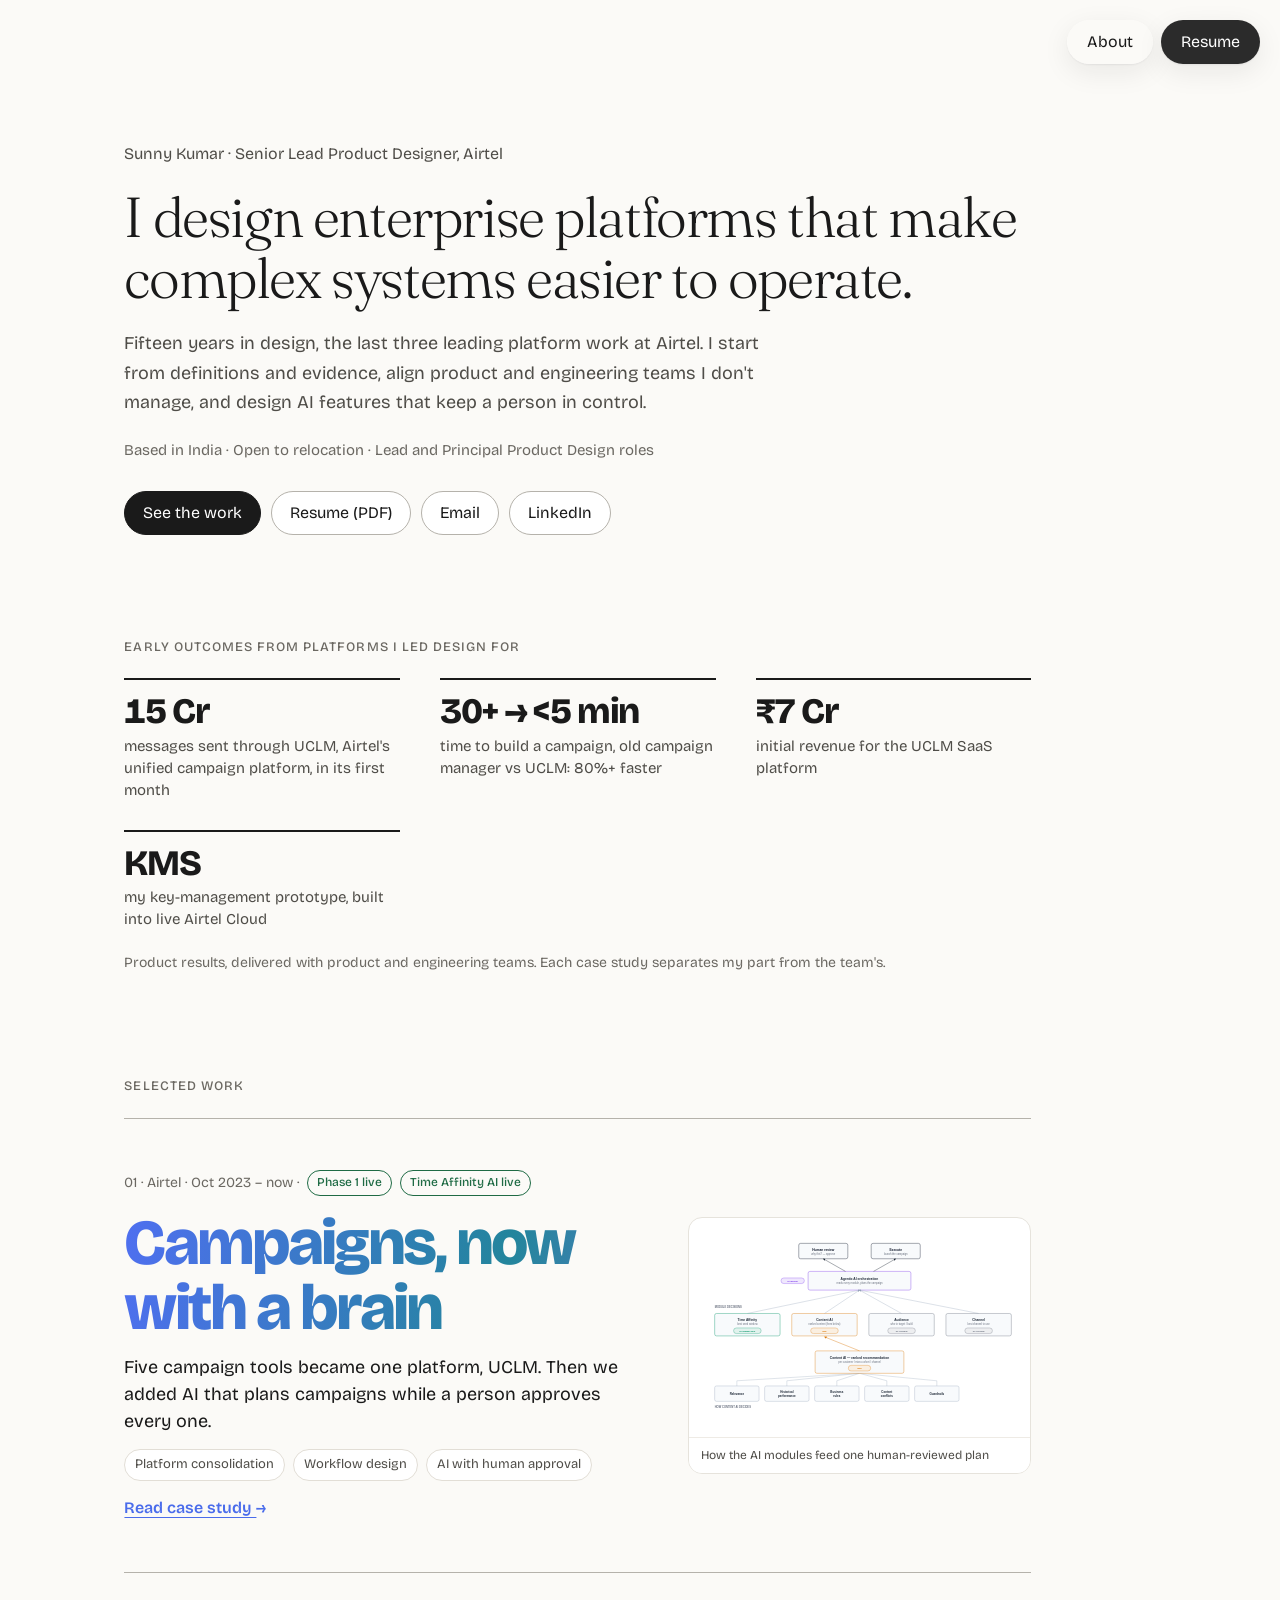
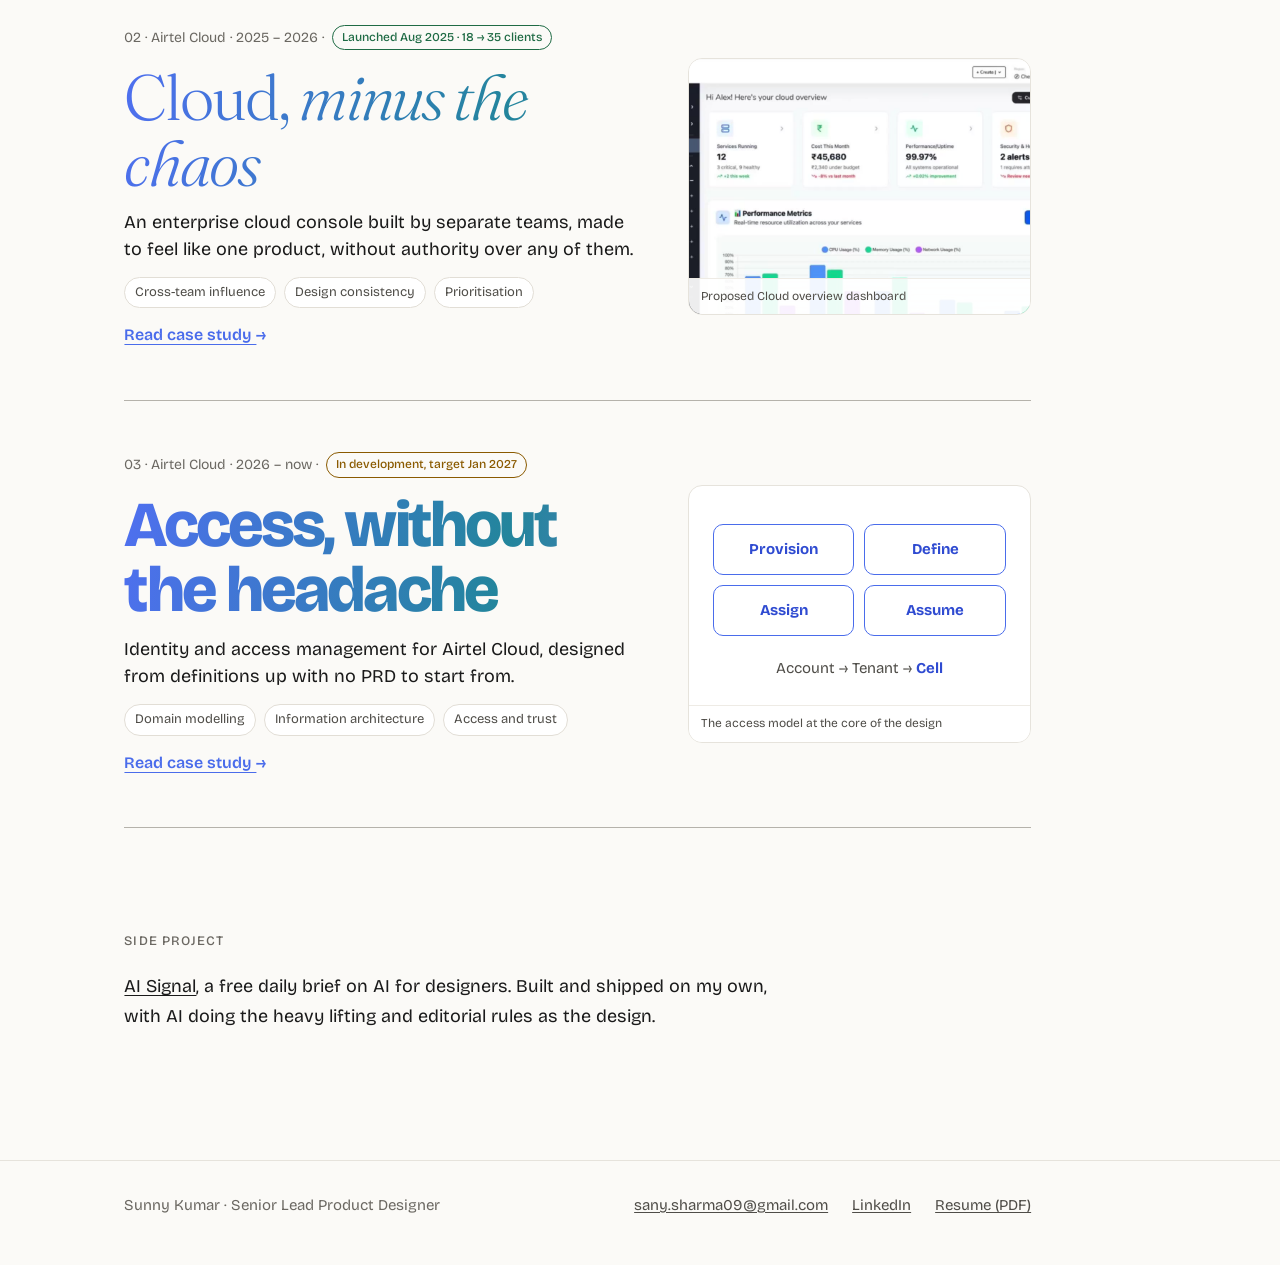
==== index.html @ f0327ba4 "Align numbers with H1 review: 30+ to under 5 min, 5 lakh messages per campaign, Time Affinity live, " ====
<!doctype html>
<html lang="en">
<head>
<meta charset="utf-8">
<meta name="viewport" content="width=device-width, initial-scale=1">
<title>Sunny Kumar — Lead Product Designer, enterprise platforms</title>
<meta name="description" content="Sunny Kumar, Senior Lead Product Designer at Airtel. I design enterprise platforms that make complex systems easier to operate: campaign management, cloud, and identity and access.">
<meta property="og:title" content="Sunny Kumar — Lead Product Designer, enterprise platforms">
<meta property="og:description" content="I design enterprise platforms that make complex systems easier to operate. Case studies on Airtel's campaign platform, Airtel Cloud, and identity and access.">
<meta property="og:url" content="https://www.sunnykumar.work/">
<meta property="og:type" content="website">
<meta property="og:image" content="https://www.sunnykumar.work/images/og.png">
<meta name="twitter:card" content="summary_large_image">
<link rel="canonical" href="https://www.sunnykumar.work/">
<meta name="theme-color" content="#FBFAF7">
<link rel="icon" href="data:image/svg+xml,<svg xmlns='http://www.w3.org/2000/svg' viewBox='0 0 32 32'><rect width='32' height='32' rx='16' fill='%234A6CEB'/><text x='16' y='21' font-family='sans-serif' font-size='13' font-weight='800' text-anchor='middle' fill='white'>SK</text></svg>">
<link rel="preconnect" href="https://fonts.googleapis.com">
<link rel="preconnect" href="https://fonts.gstatic.com" crossorigin>
<link href="https://fonts.googleapis.com/css2?family=Bricolage+Grotesque:opsz,wght@12..96,400..800&family=Fraunces:ital,opsz,wght@0,9..144,300;1,9..144,300&display=swap" rel="stylesheet">
<link rel="stylesheet" href="css/site.css">
</head>
<body class="landing">

<nav class="pills" aria-label="Main">
  <a class="fl" href="about.html">About</a>
  <a class="fl dark" href="assets/Sunny-Kumar-Resume.pdf">Resume</a>
</nav>

<main class="home">

  <header class="intro">
    <p class="who">Sunny Kumar · Senior Lead Product Designer, Airtel</p>
    <h1>I design enterprise platforms that make complex systems easier to operate.</h1>
    <p class="intro-body">Fifteen years in design, the last three leading platform work at Airtel. I start from definitions and evidence, align product and engineering teams I don't manage, and design AI features that keep a person in control.</p>
    <p class="meta-line">Based in India · Open to relocation · Lead and Principal Product Design roles</p>
    <div class="actions">
      <a class="btn primary" href="#work">See the work</a>
      <a class="btn" href="assets/Sunny-Kumar-Resume.pdf">Resume (PDF)</a>
      <a class="btn" href="mailto:sany.sharma09@gmail.com">Email</a>
      <a class="btn" href="https://www.linkedin.com/in/sunny-kumar-44a5b41a/" target="_blank" rel="noopener">LinkedIn</a>
    </div>
  </header>

  <section class="proof" aria-labelledby="proof-h">
    <h2 id="proof-h" class="proof-label">Early outcomes from platforms I led design for</h2>
    <ul>
      <li><b>15 Cr</b><span>messages sent through UCLM, Airtel's unified campaign platform, in its first month</span></li>
      <li><b>30+ → &lt;5 min</b><span>time to build a campaign, old campaign manager vs UCLM: 80%+ faster</span></li>
      <li><b>₹7 Cr</b><span>initial revenue for the UCLM SaaS platform</span></li>
      <li><b>KMS</b><span>my key-management prototype, built into live Airtel Cloud</span></li>
    </ul>
    <p class="proof-note">Product results, delivered with product and engineering teams. Each case study separates my part from the team's.</p>
  </section>

  <section id="work" class="work-list" aria-labelledby="work-h">
    <h2 id="work-h" class="proof-label">Selected work</h2>

    <a class="work" href="work/ai-campaign-manager.html">
      <div class="work-text">
        <span class="work-meta">01 · Airtel · Oct 2023 – now · <span class="status live">Phase 1 live</span> <span class="status live">Time Affinity AI live</span></span>
        <span class="t t-sans">Campaigns, now with a brain</span>
        <span class="work-sub">Five campaign tools became one platform, UCLM. Then we added AI that plans campaigns while a person approves every one.</span>
        <span class="tags"><span>Platform consolidation</span><span>Workflow design</span><span>AI with human approval</span></span>
        <span class="cta">Read case study <span aria-hidden="true">→</span></span>
      </div>
      <span class="work-visual diagram-tile"><img src="images/campaign/model-convergence.svg" alt="" loading="lazy"><span class="vis-cap">How the AI modules feed one human-reviewed plan</span></span>
    </a>

    <a class="work" href="work/cloud-platform.html">
      <div class="work-text">
        <span class="work-meta">02 · Airtel Cloud · 2025 – 2026 · <span class="status live">Launched Aug 2025 · 18 → 35 clients</span></span>
        <span class="t t-serif">Cloud, <i>minus the chaos</i></span>
        <span class="work-sub">An enterprise cloud console built by separate teams, made to feel like one product, without authority over any of them.</span>
        <span class="tags"><span>Cross-team influence</span><span>Design consistency</span><span>Prioritisation</span></span>
        <span class="cta">Read case study <span aria-hidden="true">→</span></span>
      </div>
      <span class="work-visual"><img src="images/cloud/hero-poster.jpg" alt="" loading="lazy"><span class="vis-cap">Proposed Cloud overview dashboard</span></span>
    </a>

    <a class="work" href="work/identity-access.html">
      <div class="work-text">
        <span class="work-meta">03 · Airtel Cloud · 2026 – now · <span class="status wip">In development, target Jan 2027</span></span>
        <span class="t t-sans">Access, without the headache</span>
        <span class="work-sub">Identity and access management for Airtel Cloud, designed from definitions up with no PRD to start from.</span>
        <span class="tags"><span>Domain modelling</span><span>Information architecture</span><span>Access and trust</span></span>
        <span class="cta">Read case study <span aria-hidden="true">→</span></span>
      </div>
      <span class="work-visual model-tile" aria-hidden="true">
        <span class="model-steps"><span>Provision</span><span>Define</span><span>Assign</span><span>Assume</span></span>
        <span class="model-scope">Account → Tenant → <b>Cell</b></span>
        <span class="vis-cap">The access model at the core of the design</span>
      </span>
    </a>
  </section>

  <section class="side" aria-labelledby="side-h">
    <h2 id="side-h" class="proof-label">Side project</h2>
    <p><a href="https://sanysharma.github.io/AI-Signal/" target="_blank" rel="noopener">AI Signal</a>, a free daily brief on AI for designers. Built and shipped on my own, with AI doing the heavy lifting and editorial rules as the design.</p>
  </section>

</main>

<footer class="site-foot">
  <span>Sunny Kumar · Senior Lead Product Designer</span>
  <nav aria-label="Contact">
    <a href="mailto:sany.sharma09@gmail.com">sany.sharma09@gmail.com</a>
    <a href="https://www.linkedin.com/in/sunny-kumar-44a5b41a/" target="_blank" rel="noopener">LinkedIn</a>
    <a href="assets/Sunny-Kumar-Resume.pdf">Resume (PDF)</a>
  </nav>
</footer>

<script src="js/site.js"></script>
</body>
</html>
---- css/site.css ----
/* sunnykumar.work — v2
   Warm paper, Bricolage Grotesque + Fraunces, blue ink.
   Change colours here. */

:root {
  --paper: #FBFAF7;
  --ink-text: #1A1A1A;
  --muted: #6B6862;
  --muted-2: #4F4D48;
  --line: #B5B2AB;
  --ph: #EFEDE8;            /* image placeholder */
  --ink: #4A6CEB;           /* accent */
  --band: #2F4BD1;          /* TL;DR band */
  --g1: #4F6FF0;            /* landing gradient */
  --g2: #23859C;            /* darkened from #3BA7BF for 3:1+ contrast */
  --g3: #8A72E6;
  --sans: 'Bricolage Grotesque', system-ui, sans-serif;
  --serif: 'Fraunces', Georgia, serif;
  --max: 1360px;
}

*, *::before, *::after { box-sizing: border-box; }
html { -webkit-text-size-adjust: 100%; }
body {
  margin: 0; background: var(--paper); color: var(--ink-text);
  font-family: var(--sans); font-size: 18px; line-height: 1.65;
  -webkit-font-smoothing: antialiased;
}
img { max-width: 100%; display: block; }
a { color: var(--ink-text); text-decoration: none; }
a:hover { text-decoration: underline; text-underline-offset: 0.15em; }
a:focus-visible { outline: 2px solid var(--ink); outline-offset: 4px; border-radius: 4px; }
::selection { background: var(--ink); color: #fff; }

.wrap { max-width: var(--max); margin: 0 auto; padding: 0 1.5rem; }
.narrow { max-width: 720px; margin: 0 auto; }

/* Floating pill nav */
.pills { position: fixed; top: 20px; right: 20px; z-index: 10; display: flex; gap: 8px; }
.fl {
  display: inline-flex; align-items: center; gap: 8px; min-height: 44px; padding: 0 20px;
  border-radius: 999px; background: rgba(251,250,247,0.75);
  -webkit-backdrop-filter: blur(14px); backdrop-filter: blur(14px);
  box-shadow: 0 1px 2px rgba(20,20,30,0.06), 0 8px 28px rgba(20,20,30,0.08);
  font-size: 16px; line-height: 1; transition: box-shadow .2s ease;
}
.fl:hover { text-decoration: none; box-shadow: 0 1px 2px rgba(20,20,30,0.08), 0 10px 32px rgba(20,20,30,0.14); }
.fl.dark { background: rgba(26,26,26,0.92); color: #fff; }

/* ---------- Landing ---------- */
.landing { min-height: 100vh; }
.landing main {
  max-width: var(--max); margin: 0 auto;
  padding: clamp(120px, 16vw, 240px) clamp(20px, 4vw, 48px) clamp(80px, 10vw, 160px);
  display: flex; flex-direction: column; gap: clamp(28px, 4vw, 56px);
}
.row {
  display: block; width: fit-content; max-width: 100%;
  transform-origin: left center;
  transition: transform .45s cubic-bezier(.2,.7,.2,1), opacity .2s ease;
}
.row:hover { text-decoration: none; }
.row:active { transform: scale(.985); opacity: .85; }
.t {
  background-image: linear-gradient(100deg, var(--g1), var(--g2), var(--g3), var(--g2), var(--g1));
  -webkit-background-clip: text; background-clip: text;
  -webkit-text-fill-color: transparent; color: transparent;
  background-size: 300% 100%;
  animation: flow 10s ease-in-out infinite alternate;
  transition: filter .45s ease;
  line-height: 1.02;
}
.row:nth-child(2) .t { animation-delay: -3s; }
.row:nth-child(3) .t { animation-delay: -6s; }
.t-sans { font-family: var(--sans); font-weight: 800; font-size: max(44px, 6.9444vw); /* 100px at 1440 */ letter-spacing: -0.045em; }
.t-serif { font-family: var(--serif); font-weight: 300; font-size: max(48px, 6.9444vw); /* 100px at 1440 */ letter-spacing: -0.03em; }
.t-serif i { font-style: italic; }
@keyframes flow { 0% { background-position: 0% 50%; } 100% { background-position: 100% 50%; } }
@media (hover: hover) {
  .row:hover { transform: translateX(10px); }
  .row:hover .t { filter: saturate(1.35) brightness(1.05); }
}
.tag {
  display: inline-block; margin-left: 0.6em; vertical-align: top; margin-top: clamp(6px, 1.4vw, 20px);
  padding: 3px 8px; border: 1px solid var(--line); border-radius: 6px; background: #fff;
  color: var(--muted); font-size: 10px; line-height: 1.2; white-space: nowrap;
  -webkit-text-fill-color: var(--muted);
}
.landing-foot {
  max-width: var(--max); margin: 0 auto; padding: 0 clamp(20px, 4vw, 48px) 48px;
  display: flex; flex-wrap: wrap; justify-content: space-between; gap: 12px 32px;
  font-size: 15px; color: var(--muted);
}
.landing-foot nav { display: flex; flex-wrap: wrap; gap: 8px 24px; }
.landing-foot a { color: var(--muted-2); }

/* ---------- About ---------- */
.about-lede {
  padding: clamp(120px, 13vw, 180px) 0 clamp(80px, 10vw, 144px);
}
.about-lede p {
  margin: 0; max-width: 1080px; font-family: var(--serif); font-weight: 300;
  font-size: clamp(30px, 3.6vw, 54px); line-height: 1.22; letter-spacing: -0.02em;
}
.about-lede p + p { margin-top: 0.8em; }
.about-lede em { font-style: italic; color: var(--ink); }
.cv { display: flex; flex-wrap: wrap; gap: 12px 48px; padding: 0 0 72px; }
.cv:last-of-type { padding-bottom: clamp(96px, 12vw, 160px); }
.cv h2 { margin: 0; flex: 1 1 220px; font-weight: 800; font-size: 20px; line-height: 1.3; letter-spacing: -0.02em; color: #111; }
.cv ul { margin: 0; padding: 0; list-style: none; flex: 3 1 560px; display: flex; flex-direction: column; gap: 14px; }
.cv .when { color: var(--muted); }

/* ---------- Case study ---------- */
.band { position: relative; background: var(--band); color: #fff; }
.band a { color: #fff; }
.back {
  position: absolute; top: 20px; left: 20px; display: inline-flex; align-items: center; gap: 8px;
  min-height: 44px; font-size: 16px; line-height: 1;
}
.band-inner {
  max-width: var(--max); margin: 0 auto;
  padding: clamp(104px, 11vw, 160px) 1.5rem clamp(56px, 7vw, 96px);
  display: flex; flex-direction: column; gap: clamp(28px, 3.4vw, 44px);
}
.eyebrow { font-size: 15px; color: rgba(255,255,255,0.78); }
.band h1 {
  margin: 16px 0 0; max-width: 1150px; font-weight: 800;
  font-size: clamp(40px, 7vw, 108px); line-height: 0.98; letter-spacing: -0.045em;
}
.tldr { display: flex; flex-wrap: wrap; gap: 24px 64px; }
.tldr h2 {
  margin: 0; flex: 1 1 140px; font-size: 13px; letter-spacing: 0.08em; text-transform: uppercase;
  color: rgba(255,255,255,0.72); font-weight: 500;
}
.tldr-body { flex: 6 1 560px; display: flex; flex-direction: column; gap: clamp(24px, 3vw, 36px); }
.tldr-lede { margin: 0; font-family: var(--serif); font-weight: 300; font-size: clamp(22px, 2.5vw, 34px); line-height: 1.28; letter-spacing: -0.01em; }
.stats { display: grid; grid-template-columns: repeat(auto-fit, minmax(140px, 1fr)); gap: 20px 32px; }
.stat { display: flex; flex-direction: column; gap: 4px; }
.stat b { font-weight: 800; font-size: clamp(36px, 4vw, 56px); line-height: 1; letter-spacing: -0.04em; }
.stat span { font-size: 15px; line-height: 1.4; color: rgba(255,255,255,0.82); }
.tldr ul { margin: 0; padding: 0 0 0 1.1em; display: flex; flex-direction: column; gap: 8px; font-size: 17px; line-height: 1.5; }
.tldr strong { font-weight: 500; }
.impact-note { margin: 0; font-size: 15px; color: rgba(255,255,255,0.82); }

.body { padding-top: clamp(56px, 7vw, 96px); }

/* Figures — real image if the file exists, otherwise a labelled grey box */
figure { margin: 0; display: flex; flex-direction: column; gap: 12px; }
figcaption { font-size: 14px; line-height: 1.5; color: var(--muted); }
.ph {
  position: relative; background: var(--ph); overflow: hidden;
  display: flex; align-items: center; justify-content: center; text-align: center;
  color: var(--muted); font-size: 15px; padding: 16px;
}
.ph img { position: absolute; inset: 0; width: 100%; height: 100%; object-fit: cover; }
.ph.contain img { object-fit: contain; }
.r-hero { aspect-ratio: 16 / 8; }
.r-wide { aspect-ratio: 16 / 7; }
.r-43 { aspect-ratio: 4 / 3; }
.r-34 { aspect-ratio: 3 / 4; }
.grid-2 { display: grid; grid-template-columns: repeat(auto-fit, minmax(300px, 1fr)); gap: 32px; }
.grid-3 { display: grid; grid-template-columns: repeat(auto-fit, minmax(240px, 1fr)); gap: 32px; }
.gap-fig { margin-bottom: clamp(64px, 8vw, 112px); }

.facts { display: grid; grid-template-columns: repeat(auto-fit, minmax(240px, 1fr)); gap: 40px 56px; padding: clamp(72px, 9vw, 128px) 0; }
.facts div { display: flex; flex-direction: column; gap: 10px; }
.label { font-size: 15px; color: var(--muted); }
.facts p { margin: 0; }

.sec { padding: 0 0 clamp(64px, 8vw, 112px); display: flex; flex-direction: column; gap: 20px; }
.sec.tight { padding-bottom: 48px; }
.sec h2 { margin: 0 0 8px; font-weight: 800; font-size: clamp(30px, 3vw, 44px); line-height: 1.05; letter-spacing: -0.03em; }
.sec h3 { margin: 24px 0 0; font-size: 18px; font-weight: 500; }
.sec p { margin: 0; }
.sec ul { margin: 0; padding: 0 0 0 1.1em; display: flex; flex-direction: column; gap: 10px; }
.sec strong { font-weight: 500; }
blockquote {
  margin: 24px 0 0; font-family: var(--serif); font-weight: 300; font-style: italic;
  font-size: clamp(26px, 2.6vw, 38px); line-height: 1.25; color: var(--ink);
}

.principle { max-width: 900px; margin: 0 auto; padding: clamp(72px, 9vw, 128px) 0; text-align: center; }
.principle p { margin: 0; }
.principle .big { font-family: var(--serif); font-weight: 300; font-size: clamp(28px, 3.4vw, 48px); line-height: 1.2; letter-spacing: -0.02em; }
.principle em { font-style: italic; color: var(--ink); }

.chapters { max-width: 1100px; margin: 0 auto; display: flex; flex-direction: column; gap: clamp(56px, 7vw, 96px); padding: 0 0 clamp(72px, 9vw, 128px); }
.chapter { display: flex; flex-wrap: wrap; gap: 16px 56px; }
.chapter .n { flex: 1 1 220px; display: flex; flex-direction: column; gap: 6px; }
.chapter .n b { font-weight: 800; font-size: 64px; line-height: 1; letter-spacing: -0.04em; color: var(--ink); }
.chapter .n b.dim { color: var(--line); }
.chapter .c { flex: 3 1 520px; display: flex; flex-direction: column; gap: 14px; }
.chapter h3 { margin: 0; font-family: var(--serif); font-weight: 300; font-size: clamp(26px, 2.6vw, 36px); line-height: 1.2; letter-spacing: -0.015em; }
.chapter p { margin: 0; }
.chapter strong { font-weight: 500; }

.steps { display: grid; grid-template-columns: repeat(auto-fit, minmax(150px, 1fr)); gap: 12px; margin: 8px 0; }
.steps div { border-top: 2px solid var(--ink); padding-top: 12px; }
.steps b { display: block; font-weight: 800; font-size: 22px; letter-spacing: -0.02em; }
.steps span { display: block; font-size: 15px; line-height: 1.45; color: var(--muted-2); }

.metrics { display: grid; grid-template-columns: repeat(auto-fit, minmax(180px, 1fr)); gap: 32px; padding: 16px 0; }
.metrics div { display: flex; flex-direction: column; gap: 4px; }
.metrics b { font-weight: 800; font-size: clamp(40px, 4vw, 56px); white-space: nowrap; line-height: 1; letter-spacing: -0.04em; color: var(--ink); }
.metrics span { font-size: 15px; color: var(--muted-2); }

.next { display: flex; flex-direction: column; gap: 10px; padding: clamp(48px, 6vw, 96px) 0 clamp(64px, 8vw, 120px); }
.next:hover { text-decoration: none; }
.next .label { color: var(--muted-2); font-size: 16px; }
.next .big { font-family: var(--serif); font-weight: 300; font-size: clamp(40px, 6vw, 92px); line-height: 1.02; letter-spacing: -0.03em; color: var(--ink); transition: transform .45s cubic-bezier(.2,.7,.2,1); }
.next .big i { font-style: italic; }
@media (hover: hover) { .next:hover .big { transform: translateX(10px); } }

@media (prefers-reduced-motion: reduce) {
  .t { animation: none; }
  .row, .next .big { transition: none; }
}

/* ---------- Per-case-study colour, from the landing gradient ---------- */
.theme-violet { --band: #5B45C2; --ink: #6A52D6; }   /* from g3 #8A72E6 */
.theme-teal   { --band: #1F6E80; --ink: #1E7A8C; }   /* from g2 #3BA7BF */
.theme-blue   { --band: #2F4BD1; --ink: #4A6CEB; }   /* from g1 #4F6FF0 */
.band { background: linear-gradient(135deg, var(--band) 0%, color-mix(in srgb, var(--band) 82%, #000) 100%); }

/* ---------- Hero-story components ---------- */
.kicker { font-size: 13px; letter-spacing: 0.08em; text-transform: uppercase; color: var(--ink); font-weight: 500; }
ol.process { list-style: none; margin: 8px 0 clamp(64px, 8vw, 112px); padding: 0; display: grid; grid-template-columns: repeat(6, minmax(0, 1fr)); counter-reset: step; }
ol.process li { position: relative; counter-increment: step; display: flex; flex-direction: column; gap: 6px; padding: 28px 20px 0 0; border-top: 2px solid #E2DED6; }
ol.process li::before { content: counter(step, decimal-leading-zero); position: absolute; top: -12px; left: 0; width: 22px; height: 22px; border-radius: 50%; background: var(--ink); color: #fff; font-size: 10px; font-weight: 700; line-height: 22px; text-align: center; box-shadow: 0 0 0 4px var(--paper); }
ol.process b { font-weight: 800; font-size: 20px; letter-spacing: -0.02em; line-height: 1.2; }
ol.process span { font-size: 15px; line-height: 1.45; color: var(--muted-2); }
@media (max-width: 1000px) { ol.process { grid-template-columns: repeat(3, minmax(0, 1fr)); row-gap: 40px; } }
@media (max-width: 600px) {
  ol.process { grid-template-columns: 1fr; row-gap: 0; }
  ol.process li { border-top: 0; border-left: 2px solid #E2DED6; padding: 0 0 28px 32px; }
  ol.process li:last-child { padding-bottom: 0; border-left-color: transparent; }
  ol.process li::before { top: 0; left: -12px; }
}

.cards { display: grid; grid-template-columns: repeat(auto-fit, minmax(240px, 1fr)); gap: 20px; margin: 8px 0 clamp(64px, 8vw, 112px); }
.card { background: #fff; border: 1px solid #E6E3DC; border-radius: 14px; padding: 24px; display: flex; flex-direction: column; gap: 10px; }
.card .num { font-weight: 800; font-size: 40px; line-height: 1; letter-spacing: -0.04em; color: var(--ink); }
.card h3 { margin: 0; font-size: 18px; font-weight: 600; line-height: 1.35; }
.card p { margin: 0; font-size: 16px; line-height: 1.55; color: var(--muted-2); }
.card .so { font-size: 14px; color: var(--ink); font-weight: 500; }

.split { display: grid; grid-template-columns: repeat(auto-fit, minmax(300px, 1fr)); gap: 32px 56px; align-items: start; }

.table-wrap { overflow-x: auto; border: 1px solid #E6E3DC; border-radius: 14px; background: #fff; }
.table-wrap table { width: 100%; border-collapse: collapse; font-size: 16px; line-height: 1.5; min-width: 640px; }
.table-wrap th, .table-wrap td { text-align: left; vertical-align: top; padding: 16px 20px; border-bottom: 1px solid #EEEBE5; }
.table-wrap th { font-size: 13px; letter-spacing: 0.06em; text-transform: uppercase; font-weight: 500; color: var(--muted); background: #F6F4EF; }
.table-wrap tr:last-child td { border-bottom: 0; }
.table-wrap td:first-child { font-weight: 600; }

.bottleneck { display: grid; grid-template-columns: 44px 1fr; gap: 4px 16px; padding: 20px 0; border-bottom: 1px solid #E6E3DC; }
.bottleneck:first-of-type { border-top: 1px solid #E6E3DC; }
.bottleneck svg { color: var(--ink); margin-top: 3px; }
.bottleneck b { font-weight: 600; }
.bottleneck p { grid-column: 2; margin: 0; color: var(--muted-2); font-size: 16px; }

.rounds { counter-reset: r; display: flex; flex-direction: column; gap: 0; margin: 0; padding: 0; }
.rounds li { list-style: none; counter-increment: r; display: grid; grid-template-columns: 56px 1fr; gap: 4px 16px; padding: 18px 0; border-bottom: 1px solid #E6E3DC; }
.rounds li::before { content: counter(r, decimal-leading-zero); grid-row: span 2; font-weight: 800; font-size: 28px; letter-spacing: -0.03em; color: var(--ink); line-height: 1.1; }
.rounds b { font-weight: 600; }
.rounds span { color: var(--muted-2); font-size: 16px; }

.lessons { counter-reset: l; display: grid; grid-template-columns: repeat(auto-fit, minmax(280px, 1fr)); gap: 28px 48px; padding: 0; margin: 8px 0 0; }
.lessons li { list-style: none; counter-increment: l; display: flex; flex-direction: column; gap: 6px; }
.lessons li::before { content: counter(l); font-family: var(--serif); font-style: italic; font-size: 40px; line-height: 1; color: var(--ink); }
.lessons b { font-size: 19px; font-weight: 600; }
.lessons span { color: var(--muted-2); font-size: 16px; }

.wide-sec { padding: 0 0 clamp(64px, 8vw, 112px); }
.wide-sec > h2 { margin: 0 0 12px; font-weight: 800; font-size: clamp(30px, 3vw, 44px); line-height: 1.05; letter-spacing: -0.03em; }
.wide-sec > .intro { margin: 0 0 32px; max-width: 720px; }
.pill-badge { display: inline-block; font-size: 12px; padding: 3px 9px; border-radius: 999px; border: 1px solid var(--line); color: var(--muted-2); background: #fff; margin-left: 6px; vertical-align: middle; }
.ph video { position: absolute; inset: 0; width: 100%; height: 100%; object-fit: cover; }
.ph.top img, .ph.top video { object-position: top center; }
.ph.white { background: #fff; border: 1px solid #E6E3DC; }
.ph.contain img { object-fit: contain; padding: 12px; }
.grid-2x2 { display: grid; grid-template-columns: repeat(2, minmax(0, 1fr)); gap: 32px; }
@media (max-width: 700px) { .grid-2x2 { grid-template-columns: 1fr; } }
img.diagram { width: 100%; height: auto; background: #fff; border: 1px solid #E6E3DC; border-radius: 14px; }

/* ---------- Side margins at 1440px desktop: left 140px (9.72vw), right 280px (19.44vw); proportional on tablet/desktop; phones unchanged ---------- */
@media (min-width: 768px) {
  :root { --gutter-l: 9.7222vw; --gutter-r: 19.4444vw; }
  .wrap { max-width: none; padding-left: var(--gutter-l); padding-right: var(--gutter-r); }
  .band-inner { max-width: none; padding-left: var(--gutter-l); padding-right: var(--gutter-r); }
  .landing main { max-width: none; padding-left: var(--gutter-l); padding-right: var(--gutter-r); }
}

/* ---------- Simple bar charts (HTML, no library) ---------- */
.chart-card { background: #fff; border: 1px solid #E6E3DC; border-radius: 14px; padding: clamp(20px, 3vw, 32px); display: flex; flex-direction: column; gap: 20px; }
.chart-card h3 { margin: 0; font-size: 18px; font-weight: 600; line-height: 1.35; }
.bars { list-style: none; margin: 0; padding: 0; display: flex; flex-direction: column; gap: 14px; }
.bars li { display: grid; grid-template-columns: minmax(0, 17rem) minmax(0, 1fr) 4rem; gap: 16px; align-items: center; font-size: 16px; line-height: 1.35; }
.bars .bl { color: var(--muted-2); }
.bars .track { height: 14px; background: var(--ph); border-radius: 0 4px 4px 0; overflow: hidden; }
.bars .fill { display: block; height: 100%; width: var(--v); min-width: 2px; background: var(--ink); border-radius: 0 4px 4px 0; }
.bars .val { font-weight: 800; font-variant-numeric: tabular-nums; text-align: right; color: var(--ink-text); }
@media (max-width: 600px) {
  .bars li { grid-template-columns: minmax(0, 1fr) 3.5rem; gap: 6px 12px; }
  .bars .bl { grid-column: 1 / -1; }
}

/* ---------- v3: landing intro, proof strip, work cards, footer ---------- */
.landing main.home { gap: clamp(64px, 8vw, 112px); padding-top: clamp(104px, 11vw, 152px); }
.intro { display: flex; flex-direction: column; gap: 20px; max-width: 900px; }
.intro .who { margin: 0; font-size: 16px; color: var(--muted-2); }
.intro h1 {
  margin: 0; font-family: var(--serif); font-weight: 300; font-size: clamp(34px, 4.4vw, 64px);
  line-height: 1.08; letter-spacing: -0.025em; text-wrap: balance;
}
.intro-body { margin: 0; max-width: 660px; color: var(--muted-2); }
.meta-line { margin: 0; font-size: 15px; color: var(--muted); }
.actions { display: flex; flex-wrap: wrap; gap: 10px; margin-top: 8px; }
.btn {
  display: inline-flex; align-items: center; min-height: 44px; padding: 0 18px; border-radius: 999px;
  border: 1px solid var(--line); background: #fff; font-size: 16px; line-height: 1;
}
.btn:hover { text-decoration: none; border-color: var(--ink-text); }
.btn.primary { background: var(--ink-text); border-color: var(--ink-text); color: #fff; }

.proof-label { margin: 0 0 20px; font-size: 13px; font-weight: 500; letter-spacing: 0.08em; text-transform: uppercase; color: var(--muted); }
.proof ul { list-style: none; margin: 0; padding: 0; display: grid; grid-template-columns: repeat(auto-fit, minmax(200px, 1fr)); gap: 28px 40px; }
.proof li { display: flex; flex-direction: column; gap: 6px; padding-top: 14px; border-top: 2px solid var(--ink-text); }
.proof b { font-weight: 800; white-space: nowrap; font-size: clamp(30px, 2.8vw, 42px); line-height: 1; letter-spacing: -0.04em; font-variant-numeric: tabular-nums; }
.proof span { font-size: 15px; line-height: 1.45; color: var(--muted-2); }
.proof-note { margin: 20px 0 0; font-size: 14px; color: var(--muted); }

.work-list { display: flex; flex-direction: column; }
.work {
  display: grid; grid-template-columns: minmax(0, 1.5fr) minmax(0, 1fr); gap: 24px 48px; align-items: center;
  padding: clamp(32px, 4vw, 56px) 0; border-top: 1px solid var(--line); border-radius: 0;
}
.work:last-child { border-bottom: 1px solid var(--line); }
.work:hover { text-decoration: none; }
.work:focus-visible { outline-offset: 8px; border-radius: 12px; }
.work-text { display: flex; flex-direction: column; gap: 14px; min-width: 0; }
.work-meta { font-size: 14px; color: var(--muted); display: flex; flex-wrap: wrap; gap: 6px 8px; align-items: center; }
.status { display: inline-block; padding: 2px 9px; border-radius: 999px; font-size: 12px; font-weight: 500; border: 1px solid currentColor; }
.status.live { color: #1F6B45; }
.status.wip { color: #8A5A00; }
.work .t-sans, .work .t-serif { font-size: clamp(38px, 5vw, 76px); }
.work-sub { font-size: 18px; line-height: 1.5; color: var(--ink-text); max-width: 34em; }
.tags { display: flex; flex-wrap: wrap; gap: 8px; }
.tags span { font-size: 13px; padding: 4px 10px; border-radius: 999px; background: #fff; border: 1px solid #E2DED6; color: var(--muted-2); }
.cta { font-weight: 600; font-size: 16px; color: var(--ink); text-decoration: underline; text-underline-offset: 0.25em; text-decoration-thickness: 1px; }
.cta span { display: inline-block; transition: transform .3s ease; }
.work-visual {
  position: relative; display: block; aspect-ratio: 4 / 3; max-width: 100%; border-radius: 14px; overflow: hidden;
  background: #fff; border: 1px solid #E6E3DC; transition: transform .45s cubic-bezier(.2,.7,.2,1), box-shadow .3s ease;
}
.work-visual img { width: 100%; height: 100%; object-fit: cover; object-position: top center; }
.diagram-tile img { object-fit: contain; padding: 16px; }
.vis-cap { position: absolute; left: 0; right: 0; bottom: 0; padding: 8px 12px; font-size: 12px; color: var(--muted-2); background: rgba(255,255,255,0.92); border-top: 1px solid #EEEBE5; }
.model-tile { display: flex; flex-direction: column; justify-content: center; gap: 20px; padding: 24px 24px 48px; }
.model-steps { display: grid; grid-template-columns: repeat(2, minmax(0, 1fr)); gap: 10px; }
.model-steps span { padding: 12px; border-radius: 10px; border: 1.5px solid #4A6CEB; color: #2F4BD1; font-weight: 700; font-size: 15px; text-align: center; }
.model-scope { font-size: 15px; color: var(--muted-2); text-align: center; }
.model-scope b { color: #2F4BD1; }
@media (hover: hover) {
  .work:hover .t { filter: saturate(1.35) brightness(1.05); }
  .work:hover .cta span { transform: translateX(6px); }
  .work:hover .work-visual { transform: translateY(-4px); box-shadow: 0 12px 32px rgba(20,20,30,0.10); }
}
@media (max-width: 760px) { .work { grid-template-columns: 1fr; } .work-visual { aspect-ratio: 16 / 10; } }

.side p { margin: 0; max-width: 660px; }
.side a, .about-body a { text-decoration: underline; text-underline-offset: 0.15em; text-decoration-thickness: 1px; }

.site-foot {
  display: flex; flex-wrap: wrap; justify-content: space-between; gap: 12px 32px;
  padding: 32px 1.5rem 48px; border-top: 1px solid #E6E3DC; font-size: 15px; color: var(--muted);
}
.site-foot nav { display: flex; flex-wrap: wrap; gap: 8px 24px; }
.site-foot a { color: var(--muted-2); text-decoration: underline; text-underline-offset: 0.15em; text-decoration-thickness: 1px; }

/* About v3 */
.about-lede p.small { font-family: var(--sans); font-weight: 400; font-size: 18px; line-height: 1.65; letter-spacing: 0; max-width: 680px; color: var(--muted-2); }
.about-lede .actions { margin-top: 28px; }
.principles { list-style: none; margin: 0; padding: 0; display: flex; flex-direction: column; gap: 14px; }
.principles b { font-weight: 600; }

@media (prefers-reduced-motion: reduce) { .work-visual, .cta span { transition: none; } }
@media (min-width: 768px) { .site-foot { padding-left: var(--gutter-l); padding-right: var(--gutter-r); } }
.visually-hidden { position: absolute; width: 1px; height: 1px; overflow: hidden; clip: rect(0 0 0 0); white-space: nowrap; }
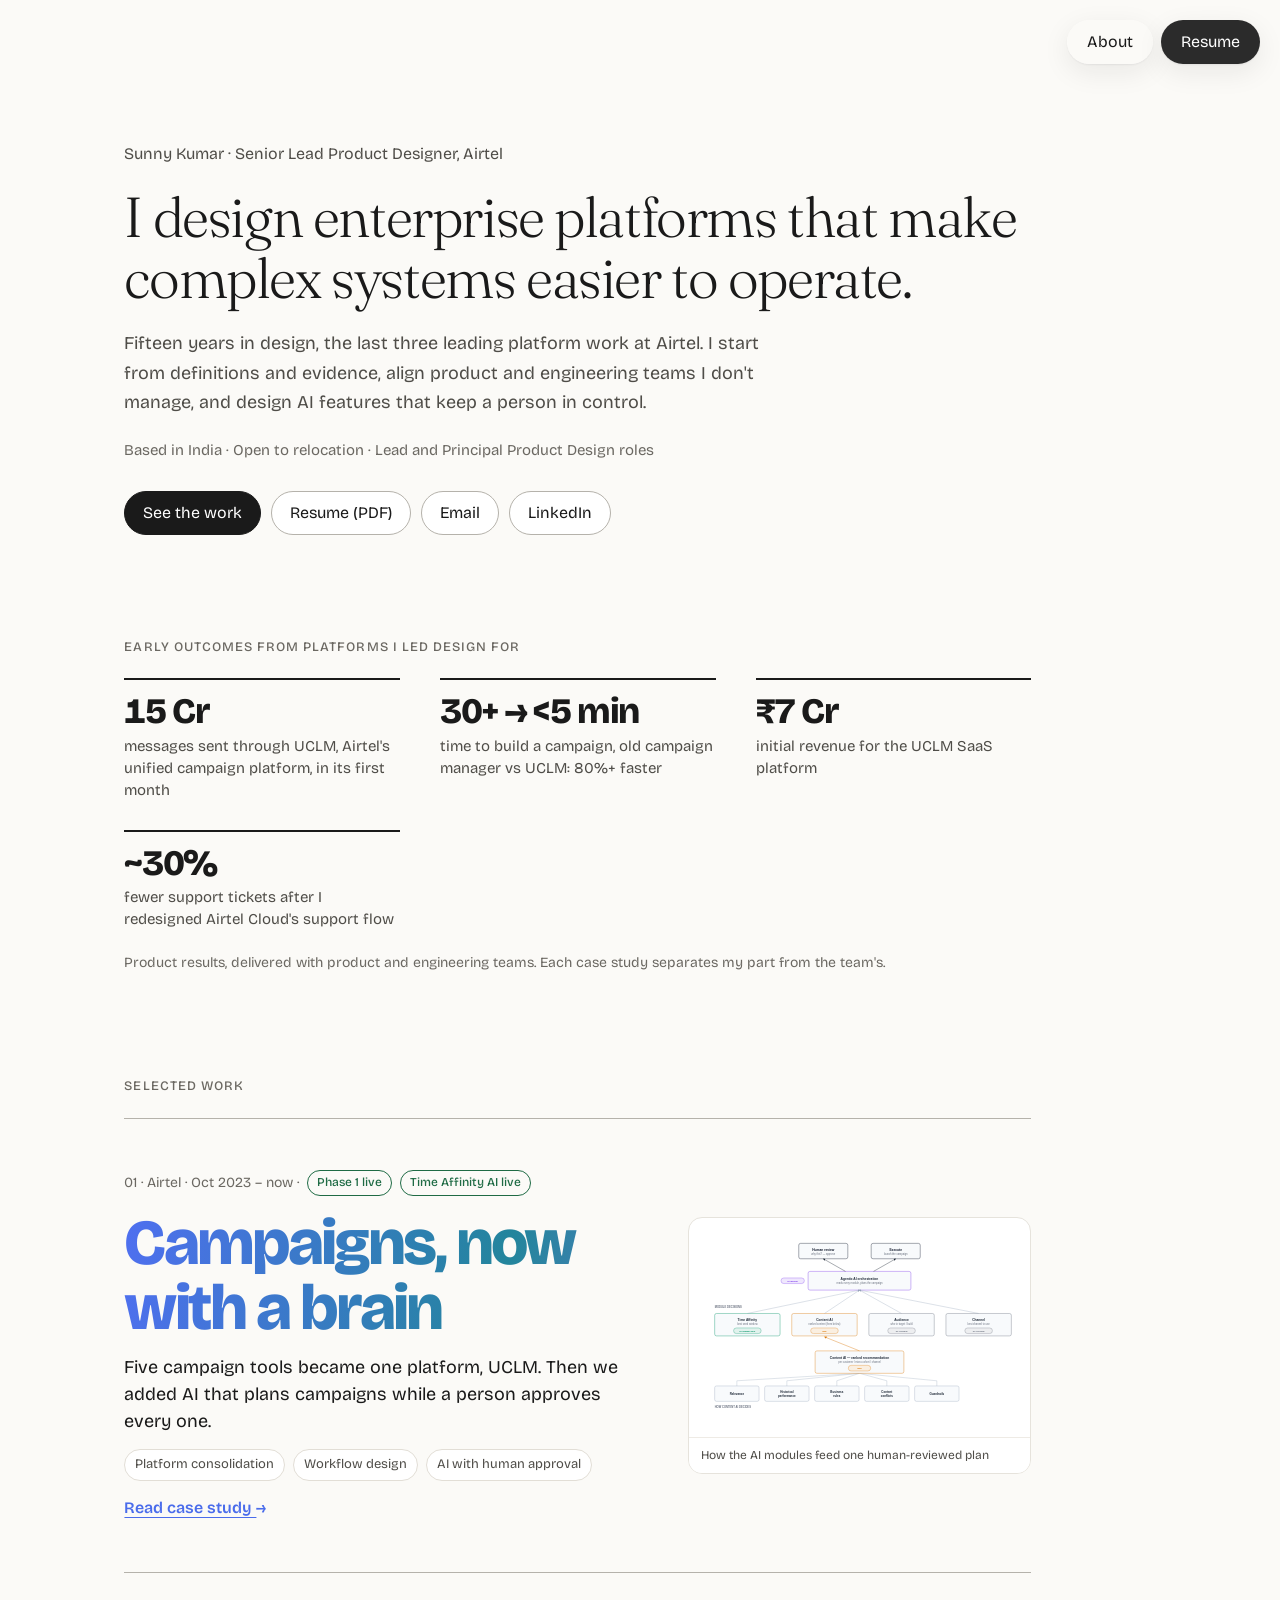
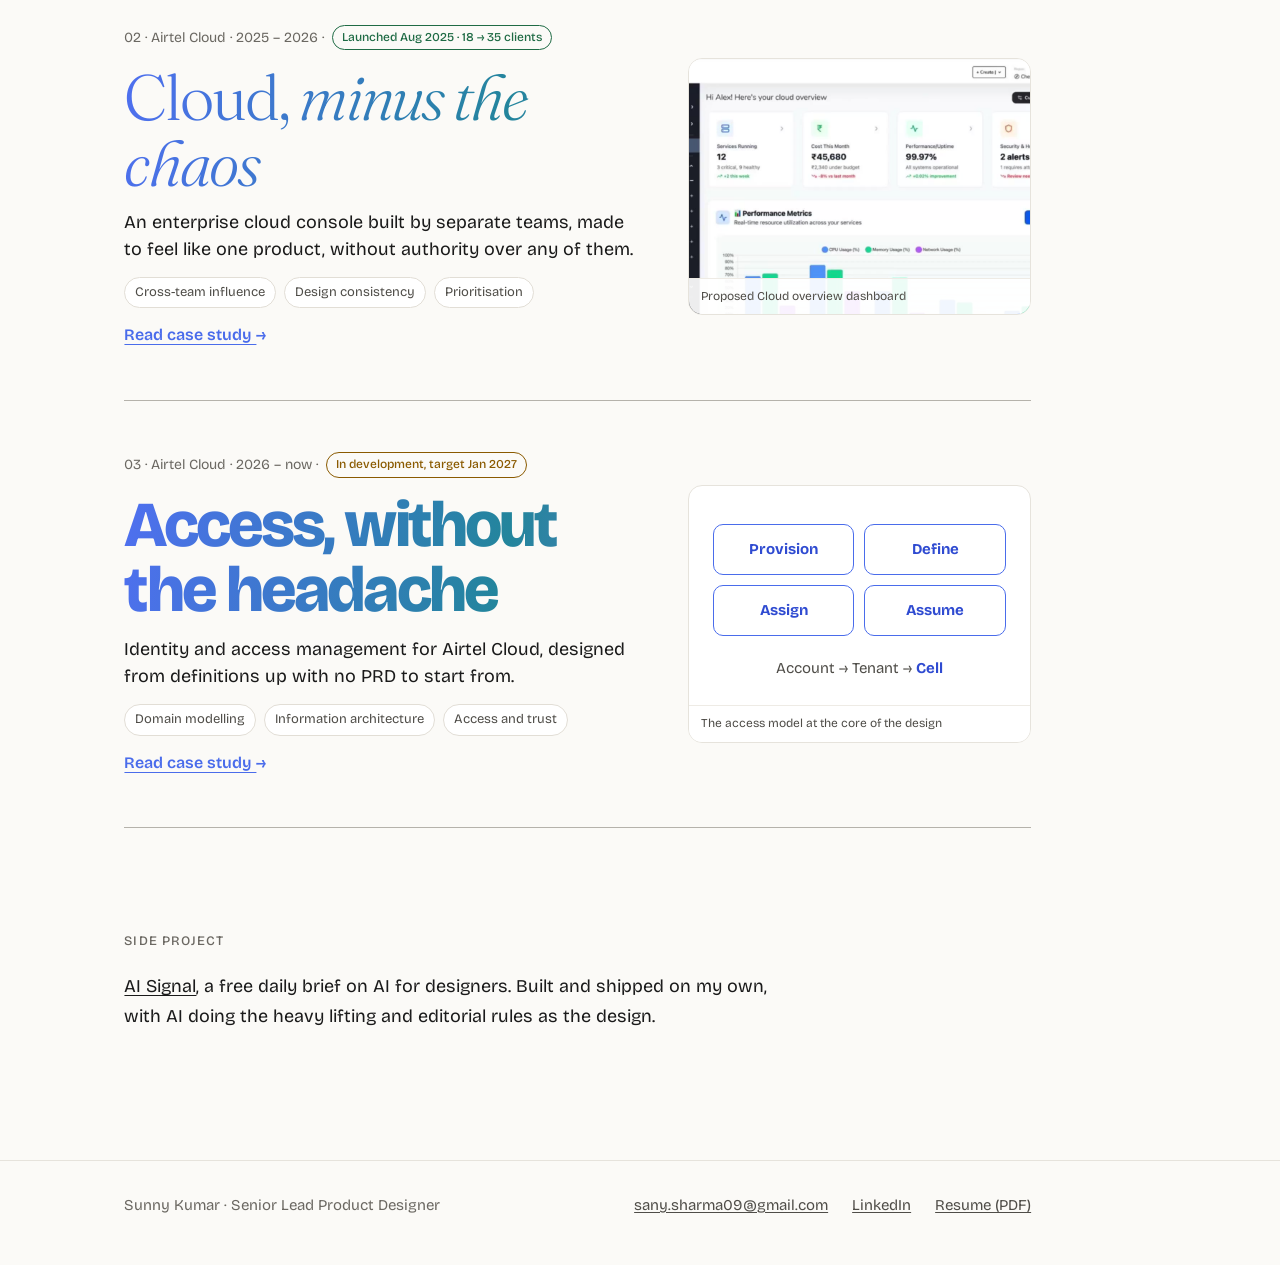
==== commit 6a47fafb: "Cloud: real outcomes (~30% fewer tickets, 30%+ self-resolved, 50/65 fixes, 32+ quotes, adoption of t" ====
--- a/index.html
+++ b/index.html
@@ -47,7 +47,7 @@
       <li><b>15 Cr</b><span>messages sent through UCLM, Airtel's unified campaign platform, in its first month</span></li>
       <li><b>30+ → &lt;5 min</b><span>time to build a campaign, old campaign manager vs UCLM: 80%+ faster</span></li>
       <li><b>₹7 Cr</b><span>initial revenue for the UCLM SaaS platform</span></li>
-      <li><b>KMS</b><span>my key-management prototype, built into live Airtel Cloud</span></li>
+      <li><b>~30%</b><span>fewer support tickets after I redesigned Airtel Cloud's support flow</span></li>
     </ul>
     <p class="proof-note">Product results, delivered with product and engineering teams. Each case study separates my part from the team's.</p>
   </section>
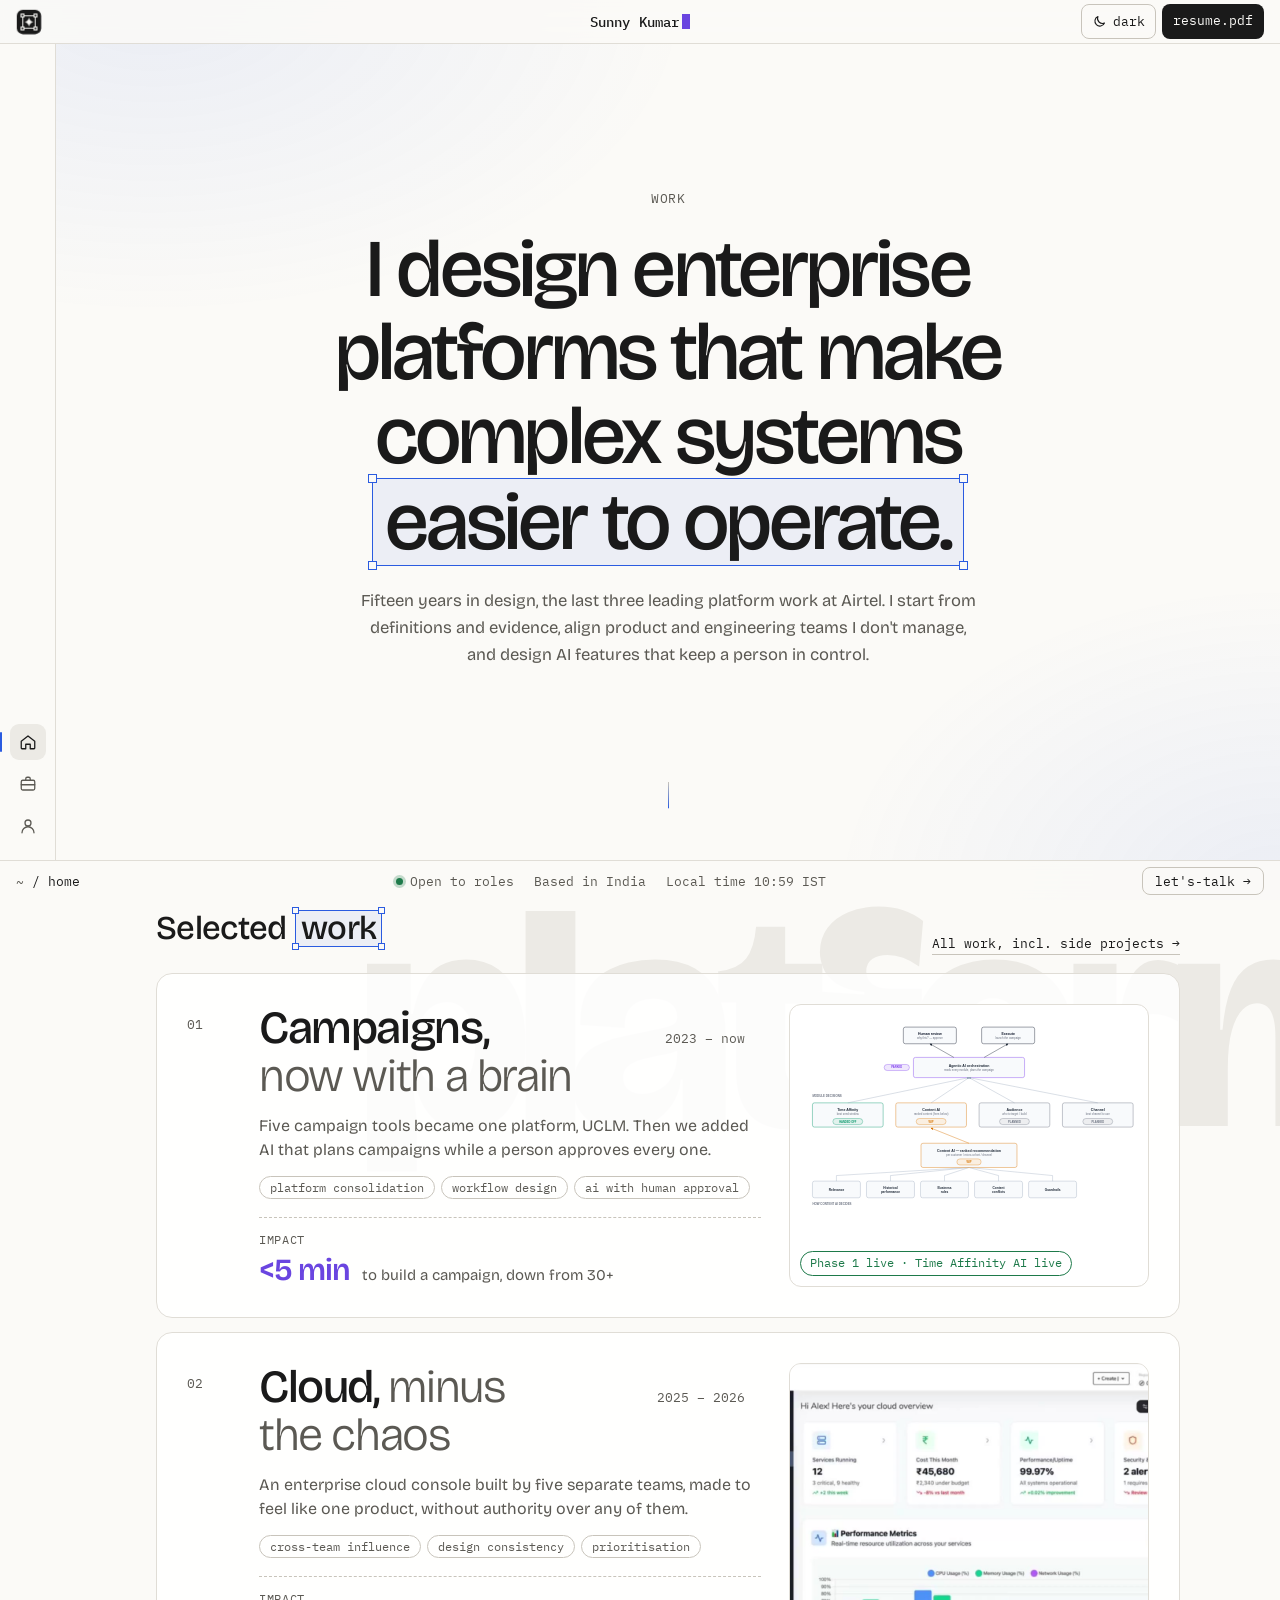
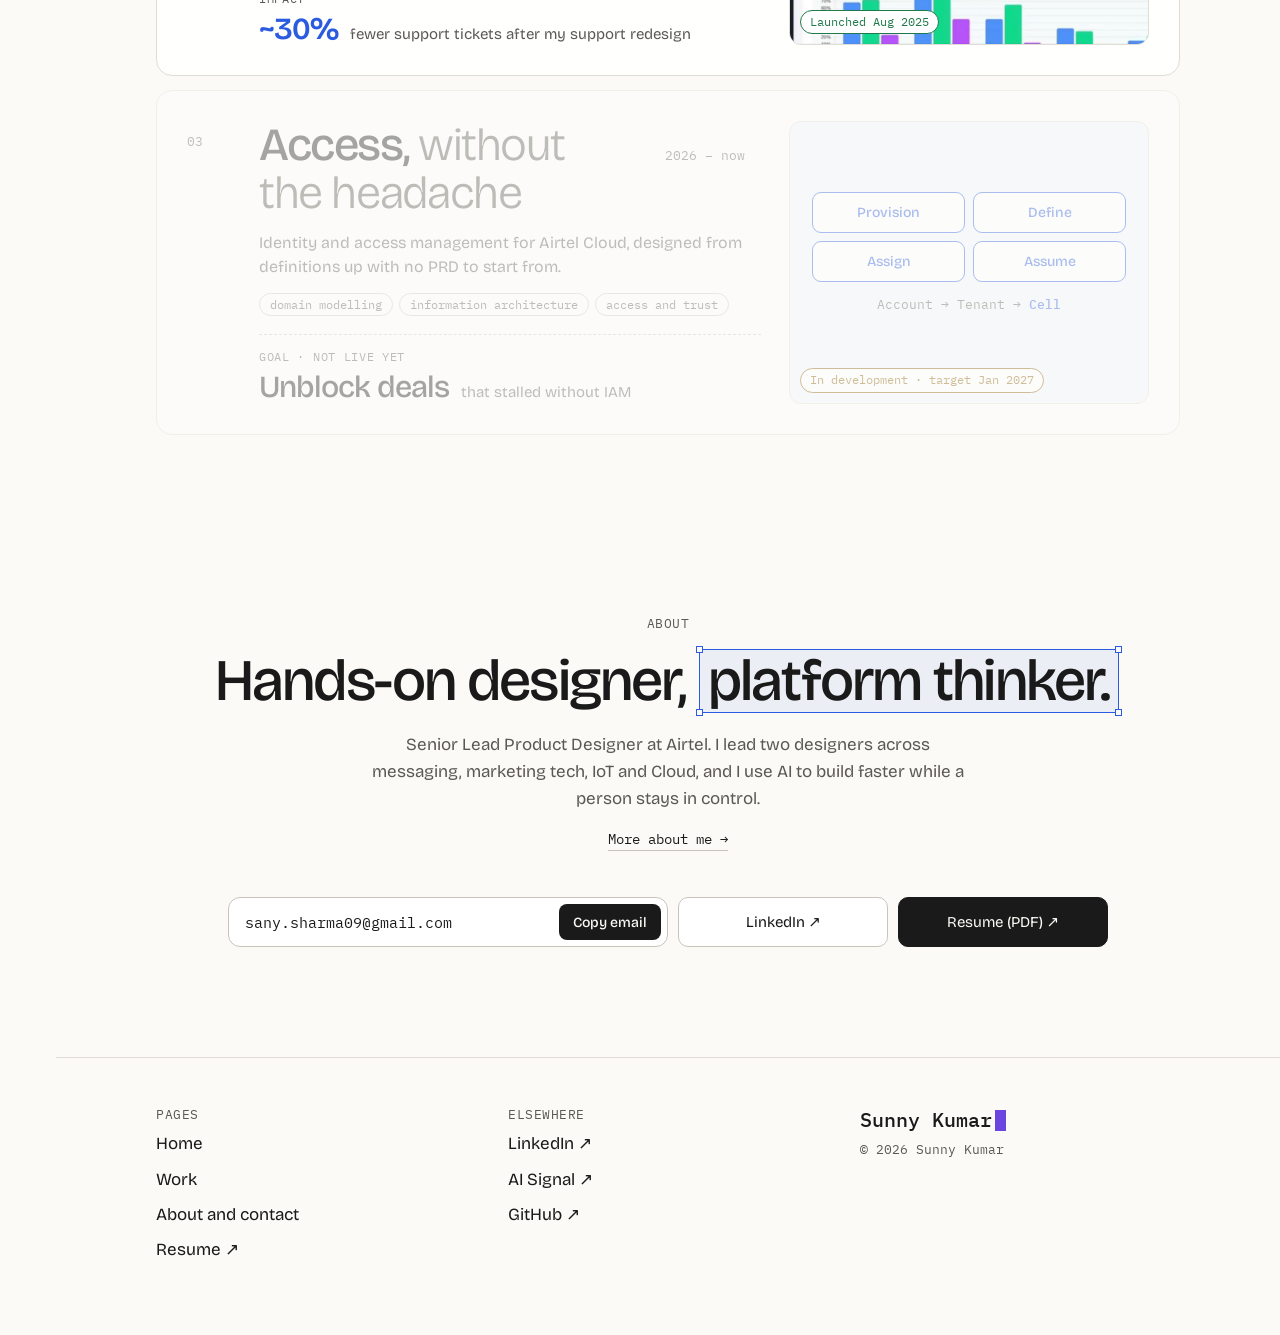
==== commit 17753a73: "Console theme across the site: demo becomes the home page (Home/Work/About), About forwards to it, c" ====
--- a/index.html
+++ b/index.html
@@ -13,102 +13,614 @@
 <meta name="twitter:card" content="summary_large_image">
 <link rel="canonical" href="https://www.sunnykumar.work/">
 <meta name="theme-color" content="#FBFAF7">
-<link rel="icon" href="data:image/svg+xml,<svg xmlns='http://www.w3.org/2000/svg' viewBox='0 0 32 32'><rect width='32' height='32' rx='16' fill='%234A6CEB'/><text x='16' y='21' font-family='sans-serif' font-size='13' font-weight='800' text-anchor='middle' fill='white'>SK</text></svg>">
+<link rel="icon" type="image/svg+xml" href="data:image/svg+xml,%3Csvg%20xmlns%3D%22http%3A//www.w3.org/2000/svg%22%20viewBox%3D%220%200%2064%2064%22%3E%0A%20%20%3Cstyle%3E%0A%20%20%20%20.tile%20%7B%20fill%3A%20%231A1A1A%3B%20%7D%0A%20%20%20%20.inner%20%7B%20fill%3A%20%23FBFAF7%3B%20%7D%0A%20%20%20%20.line%20%7B%20fill%3A%20none%3B%20stroke%3A%20%23FBFAF7%3B%20stroke-width%3A%203%3B%20%7D%0A%20%20%20%20.handle%20%7B%20fill%3A%20%231A1A1A%3B%20stroke%3A%20%23FBFAF7%3B%20stroke-width%3A%202.6%3B%20%7D%0A%20%20%20%20%40media%20%28prefers-color-scheme%3A%20dark%29%20%7B%0A%20%20%20%20%20%20.tile%2C%20.handle%20%7B%20fill%3A%20%23FBFAF7%3B%20%7D%0A%20%20%20%20%20%20.inner%20%7B%20fill%3A%20%231A1A1A%3B%20%7D%0A%20%20%20%20%20%20.line%2C%20.handle%20%7B%20stroke%3A%20%231A1A1A%3B%20%7D%0A%20%20%20%20%7D%0A%20%20%3C/style%3E%0A%20%20%3Crect%20class%3D%22tile%22%20x%3D%222%22%20y%3D%222%22%20width%3D%2260%22%20height%3D%2260%22%20rx%3D%2215%22/%3E%0A%20%20%3Crect%20class%3D%22line%22%20x%3D%2216%22%20y%3D%2216%22%20width%3D%2232%22%20height%3D%2232%22/%3E%0A%20%20%3Crect%20class%3D%22handle%22%20x%3D%2212.5%22%20y%3D%2212.5%22%20width%3D%227%22%20height%3D%227%22/%3E%0A%20%20%3Crect%20class%3D%22handle%22%20x%3D%2244.5%22%20y%3D%2212.5%22%20width%3D%227%22%20height%3D%227%22/%3E%0A%20%20%3Crect%20class%3D%22handle%22%20x%3D%2244.5%22%20y%3D%2244.5%22%20width%3D%227%22%20height%3D%227%22/%3E%0A%20%20%3Crect%20class%3D%22handle%22%20x%3D%2212.5%22%20y%3D%2244.5%22%20width%3D%227%22%20height%3D%227%22/%3E%0A%20%20%3Cpath%20class%3D%22inner%22%20d%3D%22M32%2021%20Q34%2030%2043%2032%20Q34%2034%2032%2043%20Q30%2034%2021%2032%20Q30%2030%2032%2021%20Z%22/%3E%0A%3C/svg%3E">
 <link rel="preconnect" href="https://fonts.googleapis.com">
 <link rel="preconnect" href="https://fonts.gstatic.com" crossorigin>
-<link href="https://fonts.googleapis.com/css2?family=Bricolage+Grotesque:opsz,wght@12..96,400..800&family=Fraunces:ital,opsz,wght@0,9..144,300;1,9..144,300&display=swap" rel="stylesheet">
-<link rel="stylesheet" href="css/site.css">
+<link href="https://fonts.googleapis.com/css2?family=Bricolage+Grotesque:opsz,wght@12..96,300..800&family=IBM+Plex+Mono:wght@400;500&display=swap" rel="stylesheet">
+<style>
+/* Theme: "cursor to prompt". The logo's selection box (cursor, direct manipulation) around an AI spark (prompt).
+   Colour: logo ink + paper, a selection blue for cursor moments, a violet for prompt / AI moments.
+   Type: Bricolage Grotesque for display and text, IBM Plex Mono for console and prompt details.
+   Layout: an enterprise-console frame (title bar, icon rail, status bar) around
+   three hash-routed pages — home (hero, selected work, collaboration), work (case studies + side projects), about (story, CV, contact). */
+:root{
+  --bg:#FBFAF7; --panel:#FFFFFF; --panel-2:#F3F2EE; --line:#E0DDD6; --line-2:#C8C4BB;
+  --fg:#1A1A1A; --muted:#5B5953; --faint:#ECEAE5;
+  --blue:#2A5BE0; --teal:#2A5BE0; --violet:#6A45E0;
+  --live:#1E7A4A; --wip:#8A5A00;
+  --glow:rgba(42,91,224,.08);
+  --sans:'Bricolage Grotesque',system-ui,-apple-system,'Segoe UI',sans-serif;
+  --mono:'IBM Plex Mono',ui-monospace,'SFMono-Regular',Menlo,monospace;
+  --bar:44px; --rail:56px; --status:40px;
+}
+@media (prefers-color-scheme:dark){:root:not([data-theme="light"]){
+  --bg:#141414; --panel:#1B1B1B; --panel-2:#212121; --line:#2C2C2C; --line-2:#3B3B3B;
+  --fg:#FBFAF7; --muted:#A6A39C; --faint:#232323;
+  --blue:#7FA2FF; --teal:#7FA2FF; --violet:#AE94FF;
+  --live:#5BC88C; --wip:#E2B34F; --glow:rgba(127,162,255,.09); color-scheme:dark}}
+:root[data-theme="dark"]{
+  --bg:#141414; --panel:#1B1B1B; --panel-2:#212121; --line:#2C2C2C; --line-2:#3B3B3B;
+  --fg:#FBFAF7; --muted:#A6A39C; --faint:#232323;
+  --blue:#7FA2FF; --teal:#7FA2FF; --violet:#AE94FF;
+  --live:#5BC88C; --wip:#E2B34F; --glow:rgba(127,162,255,.09); color-scheme:dark}
+
+*,*::before,*::after{box-sizing:border-box}
+html{scroll-behavior:smooth;overflow-x:clip}
+@media (prefers-reduced-motion:reduce){html{scroll-behavior:auto}}
+body{margin:0;background:var(--bg);color:var(--fg);font-family:var(--sans);font-size:17px;line-height:1.6;-webkit-font-smoothing:antialiased;overflow-x:hidden}
+a{color:inherit}
+:focus-visible{outline:2px solid var(--blue);outline-offset:3px;border-radius:6px}
+body::before{content:"";position:fixed;inset:0 0 auto;height:env(safe-area-inset-top,0px);z-index:40;background:var(--bg)}
+
+/* ambient glow, like a console spotlight */
+.glow{position:fixed;inset:0;pointer-events:none;z-index:0;
+  background:radial-gradient(60vw 50vh at 12% 0%,var(--glow),transparent 70%),radial-gradient(50vw 50vh at 100% 100%,var(--glow),transparent 70%)}
+
+/* ---------- console chrome ---------- */
+.titlebar{position:fixed;z-index:30;top:env(safe-area-inset-top,0px);left:0;right:0;height:var(--bar);
+  display:flex;align-items:center;justify-content:space-between;gap:12px;
+  padding-left:max(16px,env(safe-area-inset-left,0px));padding-right:max(16px,env(safe-area-inset-right,0px));
+  background:color-mix(in srgb,var(--bg) 88%,transparent);backdrop-filter:blur(10px);-webkit-backdrop-filter:blur(10px);
+  border-bottom:1px solid var(--line);font-family:var(--mono);font-size:13px}
+.brand{display:flex;align-items:center;gap:10px;text-decoration:none}
+.brand b{font-weight:500}
+.brand span{color:var(--blue)}
+.tb-links{display:flex;gap:6px}
+.tb-links a{text-decoration:none;padding:6px 10px;border-radius:8px;border:1px solid transparent;min-height:32px;display:inline-flex;align-items:center}
+.tb-links a:hover{border-color:var(--line-2)}
+.tb-links a.solid{background:var(--fg);color:var(--bg)}
+.theme{display:inline-flex;align-items:center;gap:6px;min-height:32px;padding:0 10px;border-radius:8px;border:1px solid var(--line-2);background:transparent;color:var(--fg);font:13px var(--mono);cursor:pointer}
+.theme:hover{background:var(--faint)}
+.theme svg{width:15px;height:15px}.theme .moon{display:none}
+.is-dark .theme .sun{display:inline}.is-dark .theme .moon{display:none}
+:root:not(.is-dark) .theme .sun{display:none}:root:not(.is-dark) .theme .moon{display:inline}
+
+.rail{position:fixed;z-index:25;left:0;top:calc(var(--bar) + env(safe-area-inset-top,0px));bottom:var(--status);width:var(--rail);
+  border-right:1px solid var(--line);display:flex;flex-direction:column;justify-content:flex-end;align-items:center;gap:6px;padding:16px 0;background:var(--bg)}
+.rail a{width:36px;height:36px;display:grid;place-items:center;border-radius:9px;color:var(--muted);text-decoration:none;position:relative}
+.rail a:hover{color:var(--fg);background:var(--faint)}
+.rail a.on{color:var(--fg);background:var(--faint)}
+.rail a.on::before{content:"";position:absolute;left:-10px;top:8px;bottom:8px;width:2px;border-radius:2px;background:var(--blue)}
+.rail svg{width:18px;height:18px}
+.rail a span{position:absolute;left:46px;white-space:nowrap;font:12px var(--mono);background:var(--fg);color:var(--bg);padding:3px 8px;border-radius:6px;opacity:0;pointer-events:none;transform:translateX(-4px);transition:.15s}
+.rail a:hover span,.rail a:focus-visible span{opacity:1;transform:none}
+
+.status{position:fixed;z-index:30;left:0;right:0;bottom:0;min-height:calc(var(--status) + env(safe-area-inset-bottom,0px));
+  padding:0 max(16px,env(safe-area-inset-right,0px)) env(safe-area-inset-bottom,0px) max(16px,env(safe-area-inset-left,0px));
+  display:flex;align-items:center;justify-content:space-between;gap:16px;border-top:1px solid var(--line);
+  background:color-mix(in srgb,var(--bg) 92%,transparent);backdrop-filter:blur(10px);-webkit-backdrop-filter:blur(10px);font:12.5px var(--mono);color:var(--muted)}
+.crumb{display:flex;align-items:center;gap:8px;color:var(--fg)}
+.crumb i{font-style:normal;color:var(--muted)}
+.st-mid{display:flex;gap:20px}
+.st-mid .dot{display:inline-block;width:7px;height:7px;border-radius:50%;background:var(--live);margin-right:7px;vertical-align:1px;box-shadow:0 0 0 3px color-mix(in srgb,var(--live) 25%,transparent)}
+.talk{color:var(--fg);text-decoration:none;border:1px solid var(--line-2);padding:5px 12px;border-radius:8px;white-space:nowrap}
+.talk:hover{background:var(--faint)}
+
+/* ---------- page ---------- */
+main{position:relative;z-index:1;padding-top:calc(var(--bar) + env(safe-area-inset-top,0px));padding-bottom:calc(var(--status) + env(safe-area-inset-bottom,0px))}
+.contact p{color:var(--muted);margin:0;max-width:50ch}
+.wrap{max-width:1120px;margin:0 auto;padding-left:max(16px,env(safe-area-inset-left,0px));padding-right:max(16px,env(safe-area-inset-right,0px))}
+@media (min-width:900px){main{padding-left:var(--rail)} .wrap{padding-left:48px;padding-right:48px}}
+
+.eyebrow{font:12.5px var(--mono);letter-spacing:.04em;color:var(--muted);text-transform:uppercase}
+.hero{min-height:clamp(520px,82vh,860px);display:flex;flex-direction:column;justify-content:center;align-items:center;text-align:center;gap:22px;padding-block:72px 40px}
+.hero h1{margin:0;font-weight:500;font-size:clamp(40px,6.4vw,92px);line-height:1.02;letter-spacing:-.035em;max-width:14ch;text-wrap:balance}
+
+.hero h1 .w{display:inline-block;animation:rise .9s cubic-bezier(.2,.7,.2,1) both}
+@keyframes rise{from{transform:translateY(.35em)}to{transform:none}}
+.hero p.lede{margin:0;max-width:56ch;color:var(--muted);font-size:clamp(16px,1.3vw,19px)}
+.who{font:13px var(--mono);color:var(--fg);display:flex;flex-wrap:wrap;justify-content:center;gap:6px 14px}
+.who span{color:var(--muted)}
+.actions{display:flex;flex-wrap:wrap;justify-content:center;gap:10px;margin-top:6px}
+.btn{display:inline-flex;align-items:center;gap:8px;min-height:44px;padding:0 18px;border-radius:10px;border:1px solid var(--line-2);background:var(--panel);text-decoration:none;font-size:15px;cursor:pointer;color:var(--fg);font-family:var(--sans)}
+.btn:hover{border-color:var(--fg)}
+.btn.primary{background:var(--fg);color:var(--bg);border-color:var(--fg)}
+
+/* connector line between hero and list */
+.connector{position:relative;height:120px;display:flex;justify-content:center}
+.connector::before{content:"";width:1px;height:100%;background:linear-gradient(var(--line-2),var(--blue));transform-origin:top;transform:scaleY(var(--grow,1))}
+
+/* ---------- work list ---------- */
+.work{position:relative;padding-bottom:40px}
+.bgword{position:sticky;top:calc(var(--bar) + 4vh);height:0;overflow:visible;pointer-events:none;z-index:0}
+.bgword span{display:block;font-weight:800;font-size:clamp(140px,24vw,360px);line-height:.8;letter-spacing:-.06em;color:var(--faint);white-space:nowrap;transform:translateX(var(--shift,0px));user-select:none}
+.work-head{position:relative;z-index:1;display:flex;justify-content:space-between;align-items:end;gap:16px;margin:0 0 18px}
+.work-head h2{margin:0;font-weight:500;font-size:clamp(26px,2.6vw,36px);letter-spacing:-.02em}
+
+.list{position:relative;z-index:1;display:flex;flex-direction:column;gap:14px;list-style:none;margin:0;padding:0}
+
+.row{--hue:var(--blue);display:grid;grid-template-columns:44px minmax(0,1fr) minmax(0,360px);gap:20px 28px;align-items:start;
+  padding:30px;border:1px solid var(--line);border-radius:16px;background:color-mix(in srgb,var(--panel) 85%,transparent);
+  text-decoration:none;position:relative;overflow:hidden;transition:border-color .3s,background .3s,opacity .25s linear;opacity:var(--dim,1)}
+.row[data-hue=violet]{--hue:var(--violet)} .row[data-hue=teal]{--hue:var(--teal)} .row[data-hue=blue]{--hue:var(--blue)}
+.row::after{content:"";position:absolute;inset:auto 0 0 0;height:2px;background:var(--hue);transform:scaleX(0);transform-origin:left;transition:transform .5s cubic-bezier(.2,.7,.2,1)}
+.num{font:13px var(--mono);color:var(--muted);padding-top:12px;transition:transform .35s cubic-bezier(.2,.7,.2,1),opacity .25s}
+.row-main{display:flex;flex-direction:column;gap:14px;min-width:0;transition:transform .45s cubic-bezier(.2,.7,.2,1)}
+.row-top{display:flex;justify-content:space-between;align-items:baseline;gap:16px}
+.row-title{font-weight:500;font-size:clamp(30px,3.6vw,50px);line-height:1.04;letter-spacing:-.03em;text-wrap:balance}
+.row-title em{font-style:normal;font-weight:300;color:var(--muted)}
+.row-sub{color:var(--muted);max-width:56ch;font-size:16px;line-height:1.5}
+.tags{display:flex;flex-wrap:wrap;gap:6px}
+.tags span{font:12px var(--mono);padding:3px 10px;border-radius:999px;border:1px solid var(--line-2);color:var(--muted)}
+.yr{font:13px var(--mono);color:var(--muted);display:flex;align-items:center;gap:8px;white-space:nowrap;font-variant-numeric:tabular-nums}
+.arrow{display:inline-block;color:var(--hue);opacity:0;transform:translate(-6px,6px);transition:.35s cubic-bezier(.2,.7,.2,1)}
+.impact{display:flex;align-items:baseline;flex-wrap:wrap;gap:4px 14px;margin-top:4px;padding-top:14px;border-top:1px dashed var(--line-2)}
+.impact .k{width:100%;font:11.5px var(--mono);letter-spacing:.06em;text-transform:uppercase;color:var(--muted);margin-bottom:2px}
+.impact .m{display:flex;align-items:baseline;flex-wrap:wrap;gap:4px 12px;min-width:0}
+.impact b{font-weight:600;font-size:clamp(26px,2.4vw,34px);line-height:1.1;letter-spacing:-.03em;color:var(--hue);font-variant-numeric:tabular-nums}
+.impact i{font-style:normal;font-size:15px;line-height:1.4;color:var(--muted)}
+.impact.goal b{color:var(--fg);font-weight:500}
+.media{display:flex;min-width:0;align-self:stretch}
+.shot{display:block;position:relative;flex:1;min-height:0;height:100%;border-radius:12px;overflow:hidden;border:1px solid var(--line);background:var(--panel-2);
+  transition:transform .55s cubic-bezier(.2,.7,.2,1),box-shadow .4s;transform-origin:60% 60%}
+.shot img{position:absolute;inset:0;width:100%;height:100%;object-fit:cover;object-position:top;display:block}
+.shot.light{background:#fff}.shot.light img{object-fit:contain;padding:12px}
+.shot.model{display:flex;flex-direction:column;justify-content:center;gap:14px;padding:22px;background:color-mix(in srgb,var(--blue) 6%,var(--panel))}
+.shot.model .steps{display:grid;grid-template-columns:repeat(2,minmax(0,1fr));gap:8px}
+.shot.model .steps span{font:500 14px var(--sans);text-align:center;padding:11px 6px;border-radius:9px;border:1.5px solid var(--blue);color:var(--blue);background:var(--panel)}
+.shot.model .scope{font:12.5px var(--mono);text-align:center;color:var(--muted)}
+.shot.model .scope b{color:var(--blue);font-weight:500}
+.shot.signal{display:flex;flex-direction:column;justify-content:center;gap:12px;padding:24px;background:color-mix(in srgb,var(--violet) 7%,var(--panel))}
+.sig-k{font:11px var(--mono);letter-spacing:.1em;color:var(--violet)}
+.shot.signal b{font-weight:500;font-size:22px;line-height:1.2;letter-spacing:-.02em;color:var(--fg)}
+.sig-l{display:flex;flex-direction:column;gap:7px}.sig-l i{height:7px;border-radius:4px;background:var(--line-2)}.sig-l i:nth-child(2){width:80%}.sig-l i:nth-child(3){width:55%}
+.st{font:11.5px var(--mono)} .st.live{color:var(--live)} .st.wip{color:var(--wip)}
+.st.on-shot{position:absolute;left:10px;bottom:10px;z-index:1;padding:4px 9px;border-radius:999px;background:var(--panel);border:1px solid currentColor;line-height:1.3}
+.shot.model .scope{margin-bottom:22px}.shot.signal{padding-bottom:44px}
+.read{display:none;font:13px var(--mono);color:var(--hue)}
+@media (hover:hover){
+  .row:hover,.row:focus-visible{border-color:color-mix(in srgb,var(--hue) 55%,var(--line));background:color-mix(in srgb,var(--hue) 5%,var(--panel))}
+  .row:hover::after,.row:focus-visible::after{transform:scaleX(1)}
+  .row:hover .num,.row:focus-visible .num{transform:translateX(-14px);opacity:0}
+  .row:hover .row-main,.row:focus-visible .row-main{transform:translateX(-30px)}
+  .row:hover .arrow,.row:focus-visible .arrow{opacity:1;transform:none}
+  .row:hover .shot,.row:focus-visible .shot{transform:rotate(-2deg) scale(1.03);box-shadow:0 18px 40px rgba(10,12,20,.18)}
+}
+@media (hover:none){.read{display:inline}}
+@media (max-width:1080px){.row{grid-template-columns:44px minmax(0,1fr)}.media{grid-column:2}.shot{height:auto;aspect-ratio:16/9}}
+@media (max-width:640px){.impact{grid-template-columns:repeat(2,minmax(0,1fr))}}
+
+/* ---------- contact ---------- */
+.contact{padding-block:140px 120px;text-align:center;position:relative;z-index:1;display:flex;flex-direction:column;align-items:center;gap:18px}
+.contact h2{margin:0;font-weight:500;font-size:clamp(34px,4.6vw,64px);line-height:1.04;letter-spacing:-.03em;max-width:16ch;text-wrap:balance}
+
+.avatar{width:96px;height:96px;border-radius:24px;border:1px solid var(--line-2);background:var(--panel);display:grid;place-items:center;transform:rotate(-4deg)}
+.mark.big{width:52px;height:52px;border-width:2.5px;background:linear-gradient(90deg,var(--fg) 50%,transparent 50%),radial-gradient(circle,var(--fg) 1.6px,transparent 2px) 0 0/7px 7px}
+.site-foot{border-top:1px solid var(--line);padding-block:48px 32px;position:relative;z-index:1}
+.foot-grid{display:grid;grid-template-columns:repeat(auto-fit,minmax(180px,1fr));gap:32px}
+.foot-grid nav{display:flex;flex-direction:column;gap:8px}
+.foot-grid nav a{text-decoration:none;color:var(--fg);width:fit-content}
+.foot-grid nav a:hover{text-decoration:underline;text-underline-offset:.2em}
+.foot-end{display:flex;flex-direction:column;gap:8px;font:12.5px var(--mono);color:var(--muted)}
+.brand-lg{font:500 20px var(--mono);color:var(--fg)}
+.mailrow{display:inline-flex;align-items:center;gap:6px;flex-wrap:wrap;justify-content:center;border:1px solid var(--line-2);border-radius:12px;padding:6px 6px 6px 16px;background:var(--panel);font:15px var(--mono)}
+.mailrow output{user-select:all}
+.copy{min-height:36px;padding:0 14px;border-radius:8px;border:0;background:var(--fg);color:var(--bg);font:500 14px var(--sans);cursor:pointer}
+
+
+/* ---------- pages ---------- */
+.hero.short{min-height:clamp(380px,56vh,620px)}
+.work-head .more{font:13px var(--mono);color:var(--fg);text-decoration:none;border-bottom:1px solid var(--line-2);padding-bottom:2px}
+.work-head .more:hover{border-color:var(--fg)}
+.work-head.second{margin-top:72px}
+.row.static{cursor:default}
+.shot.mail{display:flex;flex-direction:column;justify-content:center;gap:12px;padding:22px 22px 48px;background:color-mix(in srgb,var(--teal) 7%,var(--panel))}
+.shot.mail .sig-k{color:var(--teal)}
+.chips{display:flex;flex-wrap:wrap;gap:6px}
+.chips span{font:12px var(--mono);padding:4px 9px;border-radius:7px;border:1px solid var(--line-2);background:var(--panel);color:var(--fg)}
+.tb-links a.pg.on{border-color:var(--line-2);background:var(--faint)}
+.about-grid{display:grid;grid-template-columns:minmax(0,1fr) 340px;gap:48px;align-items:start;padding-bottom:96px}
+@media (max-width:980px){.about-grid{grid-template-columns:1fr}.about-side{order:-1}}
+.about-main{display:flex;flex-direction:column;gap:18px;min-width:0;max-width:68ch}
+.about-main p.big{margin:0;font-weight:400;font-size:clamp(21px,1.9vw,26px);line-height:1.4;letter-spacing:-.015em}
+.sub{margin:36px 0 4px;font:500 12.5px var(--mono);letter-spacing:.06em;text-transform:uppercase;color:var(--muted)}
+.principles{margin:0;padding:0;list-style:none;counter-reset:p;display:flex;flex-direction:column;gap:14px}
+.principles li{counter-increment:p;position:relative;padding-left:44px;color:var(--muted)}
+.principles li::before{content:counter(p,decimal-leading-zero);position:absolute;left:0;top:3px;font:13px var(--mono);color:var(--blue)}
+.principles b,.plain b{color:var(--fg);font-weight:600}
+.plain{margin:0;padding:0;list-style:none;display:flex;flex-direction:column;gap:12px;color:var(--muted)}
+.cvlist{margin:0;padding:0;list-style:none;border-top:1px solid var(--line)}
+.cvlist li{display:flex;justify-content:space-between;gap:16px;padding:12px 0;border-bottom:1px solid var(--line)}
+.cvlist i{font:13px var(--mono);font-style:normal;color:var(--muted);white-space:nowrap;font-variant-numeric:tabular-nums}
+.about-side{position:sticky;top:calc(var(--bar) + 24px)}
+.about-side .win{border:1px solid var(--line);border-radius:12px;background:var(--panel);overflow:hidden}
+.about-side .bar{display:flex;justify-content:space-between;align-items:center;padding:8px 14px;border-bottom:1px solid var(--line);background:var(--panel-2);font:12px var(--mono);color:var(--muted)}
+.about-side .ctrl{display:flex;gap:6px}.about-side .ctrl i{width:8px;height:8px;border-radius:50%;border:1px solid var(--line-2)}
+.about-side .body{padding:22px;display:flex;flex-direction:column;gap:12px}
+.about-side h2{margin:0;font-weight:500;font-size:28px;letter-spacing:-.02em}
+.about-side p{margin:0;color:var(--muted);font-size:15px}
+.about-side .mailrow{display:flex;justify-content:space-between;padding:6px 6px 6px 12px;font-size:13.5px;flex-wrap:nowrap;min-width:0}
+.about-side .mailrow output{overflow:hidden;text-overflow:ellipsis;white-space:nowrap;min-width:0}
+.about-side .btn{justify-content:center}
+
+
+/* cursor: selection box with corner handles (same drawing as the logo) */
+.sel{position:relative;display:inline-block;padding:0 .14em;margin:0 .04em;border:1.5px solid var(--blue);color:var(--fg);
+  background:color-mix(in srgb,var(--blue) 7%,transparent);line-height:1.05}
+.sel .hd{position:absolute;width:9px;height:9px;background:var(--bg);border:1.5px solid var(--blue)}
+.sel .tl{left:-5px;top:-5px}.sel .tr{right:-5px;top:-5px}.sel .bl{left:-5px;bottom:-5px}.sel .br{right:-5px;bottom:-5px}
+h2 .sel .hd{width:7px;height:7px}h2 .sel .tl{left:-4px;top:-4px}h2 .sel .tr{right:-4px;top:-4px}h2 .sel .bl{left:-4px;bottom:-4px}h2 .sel .br{right:-4px;bottom:-4px}
+/* prompt: blinking caret */
+.caret{display:inline-block;width:.55em;height:1.05em;margin-left:3px;vertical-align:-.18em;background:var(--violet);animation:blink 1.1s steps(1) infinite}
+@keyframes blink{50%{opacity:0}}
+/* logo */
+.logo{width:26px;height:26px;display:block}
+.logo .tile{fill:var(--fg);transform-box:fill-box;transform-origin:center;animation:lg-tile .5s cubic-bezier(.34,1.4,.64,1) .2s both}
+.logo .s{fill:none;stroke:var(--bg);stroke-width:3;stroke-dasharray:32;animation:lg-draw .28s linear both}
+.logo .s1{animation-delay:.8s}.logo .s2{animation-delay:1.1s}.logo .s3{animation-delay:1.4s}.logo .s4{animation-delay:1.7s}
+.logo .h{fill:var(--fg);stroke:var(--bg);stroke-width:2.6;transform-box:fill-box;transform-origin:center;animation:lg-pop .24s cubic-bezier(.34,1.56,.64,1) both}
+.logo .h1{animation-delay:.62s}.logo .h2{animation-delay:1.06s}.logo .h3{animation-delay:1.36s}.logo .h4{animation-delay:1.66s}
+.logo .sp{fill:var(--bg);transform-box:fill-box;transform-origin:center;animation:lg-spark .6s ease-out 2s both}
+.brand:hover .logo .sp{animation:lg-spark .6s ease-out both}
+@keyframes lg-tile{from{transform:scale(.5)}to{transform:scale(1)}}
+@keyframes lg-draw{from{stroke-dashoffset:32}to{stroke-dashoffset:0}}
+@keyframes lg-pop{from{transform:scale(0)}to{transform:scale(1)}}
+@keyframes lg-spark{0%{transform:scale(0) rotate(-120deg)}70%{transform:scale(1.2) rotate(8deg)}100%{transform:scale(1) rotate(0)}}
+@media (prefers-reduced-motion:reduce){.logo *,.caret{animation:none!important}}
+/* title bar: logo left, name centred, actions right */
+.titlebar{display:grid;grid-template-columns:1fr auto 1fr}
+.tb-name{justify-self:center;font:500 14px var(--mono);letter-spacing:.01em;text-decoration:none;display:inline-flex;align-items:center}
+.tb-links{justify-self:end}
+/* home: about nudge + contact */
+.home-about{padding-block:140px 110px;display:flex;flex-direction:column;align-items:center;text-align:center;gap:18px;position:relative;z-index:1}
+.home-about h2{margin:0;font-weight:500;font-size:clamp(34px,4.6vw,64px);line-height:1.08;letter-spacing:-.03em;text-wrap:balance}
+.home-about p{margin:0;max-width:56ch;color:var(--muted)}
+.home-about .more{font:14px var(--mono);color:var(--fg);text-decoration:none;border-bottom:1px solid var(--line-2);padding-bottom:2px}
+.home-about .more:hover{border-color:var(--fg)}
+.contact-strip{margin-top:28px;width:100%;max-width:880px;display:grid;grid-template-columns:minmax(0,2.1fr) repeat(2,minmax(0,1fr));gap:10px}
+.copy{white-space:nowrap}
+.contact-strip .mailrow{justify-content:space-between;flex-wrap:nowrap;min-width:0;width:100%}
+.contact-strip .mailrow output{overflow:hidden;text-overflow:ellipsis;white-space:nowrap;min-width:0}
+.contact-strip .btn{justify-content:center;width:100%}
+@media (max-width:700px){.contact-strip{grid-template-columns:1fr 1fr}.contact-strip .mailrow{grid-column:1/-1}}
+.prompt-k{font:12.5px var(--mono);color:var(--violet)}
+/* phones: page nav moves into the status bar */
+.mnav{display:none;gap:4px}
+.mnav a{width:34px;height:30px;display:grid;place-items:center;border-radius:8px;color:var(--muted)}
+.mnav a.on{color:var(--fg);background:var(--faint)}
+.mnav svg{width:17px;height:17px}
+@media (max-width:899px){.mnav{display:flex}}
+
+@media (max-width:899px){
+  .rail{display:none}
+  .st-mid .hide-sm{display:none}
+  .row{grid-template-columns:minmax(0,1fr);padding:22px 18px;gap:16px}
+  .media{grid-column:auto;order:-1}
+  .num{padding-top:0}
+  .row-top{flex-direction:column;gap:6px}
+  .arrow{display:none}
+}
+@media (max-width:560px){.st-mid{display:none}.theme .tl{display:none}.tb-links a{padding:6px 8px}.tb-links{gap:4px}.tb-links .x{display:none}.tb-name{font-size:13px}}
+@media (prefers-reduced-motion:reduce){
+  .hero h1 .w{animation:none}
+  .row,.num,.row-main,.arrow,.row::after,.shot{transition:none}
+  .peek{display:none}
+}
+</style>
+
+<div class="glow" aria-hidden="true"></div>
+<script>try{var t=localStorage.getItem('sk-theme');if(t)document.documentElement.setAttribute('data-theme',t)}catch(e){}</script>
 </head>
-<body class="landing">
-
-<nav class="pills" aria-label="Main">
-  <a class="fl" href="about.html">About</a>
-  <a class="fl dark" href="assets/Sunny-Kumar-Resume.pdf">Resume</a>
+<body>
+<header class="titlebar">
+  <a class="brand" href="#home" aria-label="Sunny Kumar, home"><svg class="logo" viewBox="0 0 64 64" aria-hidden="true"><rect class="tile" x="2" y="2" width="60" height="60" rx="15"/><path class="s s1" d="M16 16 H48"/><path class="s s2" d="M48 16 V48"/><path class="s s3" d="M48 48 H16"/><path class="s s4" d="M16 48 V16"/><rect class="h h1" x="12.5" y="12.5" width="7" height="7"/><rect class="h h2" x="44.5" y="12.5" width="7" height="7"/><rect class="h h3" x="44.5" y="44.5" width="7" height="7"/><rect class="h h4" x="12.5" y="44.5" width="7" height="7"/><path class="sp" d="M32 21 Q34 30 43 32 Q34 34 32 43 Q30 34 21 32 Q30 30 32 21 Z"/></svg></a>
+  <a class="tb-name" href="#home">Sunny Kumar<span class="caret" aria-hidden="true"></span></a>
+  <nav class="tb-links" aria-label="Site">
+    <button class="theme" type="button" id="theme" aria-label="Switch to dark mode"><svg class="sun" viewBox="0 0 24 24" fill="none" stroke="currentColor" stroke-width="1.7" stroke-linecap="round" aria-hidden="true"><circle cx="12" cy="12" r="4"/><path d="M12 2v2M12 20v2M4.9 4.9l1.4 1.4M17.7 17.7l1.4 1.4M2 12h2M20 12h2M4.9 19.1l1.4-1.4M17.7 6.3l1.4-1.4"/></svg><svg class="moon" viewBox="0 0 24 24" fill="none" stroke="currentColor" stroke-width="1.7" stroke-linecap="round" stroke-linejoin="round" aria-hidden="true"><path d="M20 14.5A8 8 0 0 1 9.5 4a8 8 0 1 0 10.5 10.5z"/></svg><span class="tl">dark</span></button>
+    <a class="solid" href="assets/Sunny-Kumar-Resume.pdf" target="_blank" rel="noopener">resume<span class="x">.pdf</span></a>
+  </nav>
+</header>
+
+<nav class="rail" aria-label="Pages">
+  <a href="#home" data-nav="home"><svg viewBox="0 0 24 24" fill="none" stroke="currentColor" stroke-width="1.7" stroke-linecap="round" stroke-linejoin="round" aria-hidden="true"><path d="M3 11l9-7 9 7v9a1 1 0 0 1-1 1h-5v-6H9v6H4a1 1 0 0 1-1-1z"/></svg><span>home</span></a>
+  <a href="#work" data-nav="work"><svg viewBox="0 0 24 24" fill="none" stroke="currentColor" stroke-width="1.7" stroke-linecap="round" stroke-linejoin="round" aria-hidden="true"><rect x="3" y="7" width="18" height="13" rx="2"/><path d="M9 7V5a2 2 0 0 1 2-2h2a2 2 0 0 1 2 2v2M3 13h18"/></svg><span>work</span></a>
+  <a href="#about" data-nav="about"><svg viewBox="0 0 24 24" fill="none" stroke="currentColor" stroke-width="1.7" stroke-linecap="round" stroke-linejoin="round" aria-hidden="true"><circle cx="12" cy="8" r="4"/><path d="M4 21a8 8 0 0 1 16 0"/></svg><span>about</span></a>
 </nav>
 
-<main class="home">
-
-  <header class="intro">
-    <p class="who">Sunny Kumar · Senior Lead Product Designer, Airtel</p>
-    <h1>I design enterprise platforms that make complex systems easier to operate.</h1>
-    <p class="intro-body">Fifteen years in design, the last three leading platform work at Airtel. I start from definitions and evidence, align product and engineering teams I don't manage, and design AI features that keep a person in control.</p>
-    <p class="meta-line">Based in India · Open to relocation · Lead and Principal Product Design roles</p>
-    <div class="actions">
-      <a class="btn primary" href="#work">See the work</a>
-      <a class="btn" href="assets/Sunny-Kumar-Resume.pdf">Resume (PDF)</a>
-      <a class="btn" href="mailto:sany.sharma09@gmail.com">Email</a>
-      <a class="btn" href="https://www.linkedin.com/in/sunny-kumar-44a5b41a/" target="_blank" rel="noopener">LinkedIn</a>
+<main id="top">
+
+  <!-- ================= HOME ================= -->
+  <div class="view" data-view="home">
+    <div class="wrap">
+      <section class="hero" aria-labelledby="h-home">
+        <span class="eyebrow">Work</span>
+        <h1 id="h-home"><span class="w">I design enterprise platforms that make complex systems</span> <span class="w" style="animation-delay:.12s"><span class="sel">easier to operate.<i class="hd tl"></i><i class="hd tr"></i><i class="hd bl"></i><i class="hd br"></i></span></span></h1>
+        <p class="lede">Fifteen years in design, the last three leading platform work at Airtel. I start from definitions and evidence, align product and engineering teams I don't manage, and design AI features that keep a person in control.</p>
+      </section>
+      <div class="connector" aria-hidden="true"></div>
+      <section class="work" aria-labelledby="h-sel">
+        <div class="bgword" aria-hidden="true"><span>platforms</span></div>
+        <div class="work-head"><h2 id="h-sel">Selected <span class="sel">work<i class="hd tl"></i><i class="hd tr"></i><i class="hd bl"></i><i class="hd br"></i></span></h2><a class="more" href="#work">All work, incl. side projects →</a></div>
+        <ol class="list">
+        <li><a class="row" data-hue="violet" href="work/ai-campaign-manager.html">
+          <span class="num">01</span>
+          <span class="row-main">
+            <span class="row-top"><span class="row-title">Campaigns, <em>now with a brain</em></span><span class="yr">2023 – now <span class="arrow" aria-hidden="true">↗</span></span></span>
+            <span class="row-sub">Five campaign tools became one platform, UCLM. Then we added AI that plans campaigns while a person approves every one.</span>
+            <span class="tags"><span>platform consolidation</span><span>workflow design</span><span>ai with human approval</span></span>
+            <span class="impact" aria-label="Impact"><span class="k">Impact</span>
+              <span class="m"><b>&lt;5 min</b><i>to build a campaign, down from 30+</i></span>
+            </span>
+          </span>
+          <span class="media"><span class="shot light"><img src="images/campaign/model-convergence.svg" alt="Diagram: the AI modules feed one campaign plan that a person reviews" loading="lazy"><span class="st on-shot live">Phase 1 live · Time Affinity AI live</span></span></span>
+        </a></li>
+<li><a class="row" data-hue="teal" href="work/cloud-platform.html">
+          <span class="num">02</span>
+          <span class="row-main">
+            <span class="row-top"><span class="row-title">Cloud, <em>minus the chaos</em></span><span class="yr">2025 – 2026 <span class="arrow" aria-hidden="true">↗</span></span></span>
+            <span class="row-sub">An enterprise cloud console built by five separate teams, made to feel like one product, without authority over any of them.</span>
+            <span class="tags"><span>cross-team influence</span><span>design consistency</span><span>prioritisation</span></span>
+            <span class="impact" aria-label="Impact"><span class="k">Impact</span>
+              <span class="m"><b>~30%</b><i>fewer support tickets after my support redesign</i></span>
+            </span>
+          </span>
+          <span class="media"><span class="shot"><img src="images/cloud/hero-poster.jpg" alt="Proposed Airtel Cloud overview dashboard" loading="lazy"><span class="st on-shot live">Launched Aug 2025</span></span></span>
+        </a></li>
+<li><a class="row" data-hue="blue" href="work/identity-access.html">
+          <span class="num">03</span>
+          <span class="row-main">
+            <span class="row-top"><span class="row-title">Access, <em>without the headache</em></span><span class="yr">2026 – now <span class="arrow" aria-hidden="true">↗</span></span></span>
+            <span class="row-sub">Identity and access management for Airtel Cloud, designed from definitions up with no PRD to start from.</span>
+            <span class="tags"><span>domain modelling</span><span>information architecture</span><span>access and trust</span></span>
+            <span class="impact goal" aria-label="Expected impact"><span class="k">Goal · not live yet</span>
+              <span class="m"><b>Unblock deals</b><i>that stalled without IAM</i></span>
+            </span>
+          </span>
+          <span class="media"><span class="shot model" role="img" aria-label="The access model: Provision, Define, Assign, Assume; scoped Account to Tenant to Cell"><span class="steps"><span>Provision</span><span>Define</span><span>Assign</span><span>Assume</span></span><span class="scope">Account → Tenant → <b>Cell</b></span><span class="st on-shot wip">In development · target Jan 2027</span></span></span>
+        </a></li>
+        </ol>
+      </section>
+      <section class="home-about" aria-labelledby="h-ab">
+        <span class="eyebrow">About</span>
+        <h2 id="h-ab">Hands-on designer, <span class="sel">platform thinker.<i class="hd tl"></i><i class="hd tr"></i><i class="hd bl"></i><i class="hd br"></i></span></h2>
+        <p>Senior Lead Product Designer at Airtel. I lead two designers across messaging, marketing tech, IoT and Cloud, and I use AI to build faster while a person stays in control.</p>
+        <a class="more" href="#about">More about me →</a>
+        <div class="contact-strip">
+          <div class="mailrow"><output>sany.sharma09@gmail.com</output><button class="copy" type="button">Copy email</button></div>
+          <a class="btn" href="https://www.linkedin.com/in/sunny-kumar-44a5b41a/" target="_blank" rel="noopener">LinkedIn ↗</a>
+          <a class="btn primary" href="assets/Sunny-Kumar-Resume.pdf" target="_blank" rel="noopener">Resume (PDF) ↗</a>
+        </div>
+      </section>
     </div>
-  </header>
-
-  <section class="proof" aria-labelledby="proof-h">
-    <h2 id="proof-h" class="proof-label">Early outcomes from platforms I led design for</h2>
-    <ul>
-      <li><b>15 Cr</b><span>messages sent through UCLM, Airtel's unified campaign platform, in its first month</span></li>
-      <li><b>30+ → &lt;5 min</b><span>time to build a campaign, old campaign manager vs UCLM: 80%+ faster</span></li>
-      <li><b>₹7 Cr</b><span>initial revenue for the UCLM SaaS platform</span></li>
-      <li><b>~30%</b><span>fewer support tickets after I redesigned Airtel Cloud's support flow</span></li>
-    </ul>
-    <p class="proof-note">Product results, delivered with product and engineering teams. Each case study separates my part from the team's.</p>
-  </section>
-
-  <section id="work" class="work-list" aria-labelledby="work-h">
-    <h2 id="work-h" class="proof-label">Selected work</h2>
-
-    <a class="work" href="work/ai-campaign-manager.html">
-      <div class="work-text">
-        <span class="work-meta">01 · Airtel · Oct 2023 – now · <span class="status live">Phase 1 live</span> <span class="status live">Time Affinity AI live</span></span>
-        <span class="t t-sans">Campaigns, now with a brain</span>
-        <span class="work-sub">Five campaign tools became one platform, UCLM. Then we added AI that plans campaigns while a person approves every one.</span>
-        <span class="tags"><span>Platform consolidation</span><span>Workflow design</span><span>AI with human approval</span></span>
-        <span class="cta">Read case study <span aria-hidden="true">→</span></span>
+  </div>
+
+  <!-- ================= WORK ================= -->
+  <div class="view" data-view="work" hidden>
+    <div class="wrap">
+      <section class="hero short" aria-labelledby="h-work">
+        <span class="eyebrow">Work</span>
+        <h1 id="h-work"><span class="w">A collection of my</span> <span class="w" style="animation-delay:.12s"><span class="sel">selected work<i class="hd tl"></i><i class="hd tr"></i><i class="hd bl"></i><i class="hd br"></i></span></span></h1>
+        <p class="lede">Three case studies from enterprise platforms at Airtel, and the side projects I build to learn AI in public.</p>
+      </section>
+      <div class="connector" aria-hidden="true"></div>
+      <section class="work" aria-labelledby="h-cases">
+        <div class="bgword" aria-hidden="true"><span>work</span></div>
+        <div class="work-head"><h2 id="h-cases">Case <span class="sel">studies<i class="hd tl"></i><i class="hd tr"></i><i class="hd bl"></i><i class="hd br"></i></span></h2><span class="eyebrow">01 — 03</span></div>
+        <ol class="list">
+        <li><a class="row" data-hue="violet" href="work/ai-campaign-manager.html">
+          <span class="num">01</span>
+          <span class="row-main">
+            <span class="row-top"><span class="row-title">Campaigns, <em>now with a brain</em></span><span class="yr">2023 – now <span class="arrow" aria-hidden="true">↗</span></span></span>
+            <span class="row-sub">Five campaign tools became one platform, UCLM. Then we added AI that plans campaigns while a person approves every one.</span>
+            <span class="tags"><span>platform consolidation</span><span>workflow design</span><span>ai with human approval</span></span>
+            <span class="impact" aria-label="Impact"><span class="k">Impact</span>
+              <span class="m"><b>&lt;5 min</b><i>to build a campaign, down from 30+</i></span>
+            </span>
+          </span>
+          <span class="media"><span class="shot light"><img src="images/campaign/model-convergence.svg" alt="Diagram: the AI modules feed one campaign plan that a person reviews" loading="lazy"><span class="st on-shot live">Phase 1 live · Time Affinity AI live</span></span></span>
+        </a></li>
+<li><a class="row" data-hue="teal" href="work/cloud-platform.html">
+          <span class="num">02</span>
+          <span class="row-main">
+            <span class="row-top"><span class="row-title">Cloud, <em>minus the chaos</em></span><span class="yr">2025 – 2026 <span class="arrow" aria-hidden="true">↗</span></span></span>
+            <span class="row-sub">An enterprise cloud console built by five separate teams, made to feel like one product, without authority over any of them.</span>
+            <span class="tags"><span>cross-team influence</span><span>design consistency</span><span>prioritisation</span></span>
+            <span class="impact" aria-label="Impact"><span class="k">Impact</span>
+              <span class="m"><b>~30%</b><i>fewer support tickets after my support redesign</i></span>
+            </span>
+          </span>
+          <span class="media"><span class="shot"><img src="images/cloud/hero-poster.jpg" alt="Proposed Airtel Cloud overview dashboard" loading="lazy"><span class="st on-shot live">Launched Aug 2025</span></span></span>
+        </a></li>
+<li><a class="row" data-hue="blue" href="work/identity-access.html">
+          <span class="num">03</span>
+          <span class="row-main">
+            <span class="row-top"><span class="row-title">Access, <em>without the headache</em></span><span class="yr">2026 – now <span class="arrow" aria-hidden="true">↗</span></span></span>
+            <span class="row-sub">Identity and access management for Airtel Cloud, designed from definitions up with no PRD to start from.</span>
+            <span class="tags"><span>domain modelling</span><span>information architecture</span><span>access and trust</span></span>
+            <span class="impact goal" aria-label="Expected impact"><span class="k">Goal · not live yet</span>
+              <span class="m"><b>Unblock deals</b><i>that stalled without IAM</i></span>
+            </span>
+          </span>
+          <span class="media"><span class="shot model" role="img" aria-label="The access model: Provision, Define, Assign, Assume; scoped Account to Tenant to Cell"><span class="steps"><span>Provision</span><span>Define</span><span>Assign</span><span>Assume</span></span><span class="scope">Account → Tenant → <b>Cell</b></span><span class="st on-shot wip">In development · target Jan 2027</span></span></span>
+        </a></li>
+        </ol>
+        <div class="work-head second"><h2 id="h-side">Side <span class="sel">projects<i class="hd tl"></i><i class="hd tr"></i><i class="hd bl"></i><i class="hd br"></i></span></h2><span class="eyebrow">04 — 05</span></div>
+        <ol class="list" aria-labelledby="h-side">
+        <li><a class="row" data-hue="violet" href="https://sanysharma.github.io/AI-Signal/" target="_blank" rel="noopener">
+          <span class="num">04</span>
+          <span class="row-main">
+            <span class="row-top"><span class="row-title">AI Signal <em>· side project</em></span><span class="yr">2026 <span class="arrow" aria-hidden="true">↗</span></span></span>
+            <span class="row-sub">A free daily brief on AI for designers. Built and shipped on my own, with AI doing the heavy lifting and editorial rules as the design.</span>
+            <span class="tags"><span>shipped solo</span><span>ai workflow</span></span>
+            <span class="impact" aria-label="Impact"><span class="k">Impact</span>
+              <span class="m"><b>Daily</b><i>published automatically, ₹0 to run</i></span>
+            </span>
+          </span>
+          <span class="media"><span class="shot signal" role="img" aria-label="AI Signal masthead"><span class="sig-k">AI SIGNAL · TODAY</span><b>What changed in AI for designers, in five minutes.</b><span class="sig-l"><i></i><i></i><i></i></span><span class="st on-shot live">Live</span></span></span>
+        </a></li>
+        <li><article class="row static" data-hue="teal">
+          <span class="num">05</span>
+          <span class="row-main">
+            <span class="row-top"><span class="row-title">Email agent <em>· side project</em></span><span class="yr">2026</span></span>
+            <span class="row-sub">An AI agent, built as a Gemini Gem, that writes on-guideline emails for Airtel Cloud from the company's emailer guidelines, and asks when a detail is unclear.</span>
+            <span class="tags"><span>prompt design</span><span>ai agent</span></span>
+            <span class="impact" aria-label="Impact"><span class="k">Impact</span>
+              <span class="m"><b>In use</b><i>by the business and accounts teams</i></span>
+            </span>
+          </span>
+          <span class="media"><span class="shot mail" role="img" aria-label="Email types the agent writes"><span class="sig-k">EMAIL TYPES</span><span class="chips"><span>Welcome</span><span>Order</span><span>Feature rollout</span><span>Maintenance</span><span>Billing</span><span>Incident</span><span>Password</span><span>New tenant / cell</span><span>Service enabled</span></span><span class="st on-shot live">In use · case study coming</span></span></span>
+        </article></li>
+        </ol>
+      </section>
+    </div>
+  </div>
+
+  <!-- ================= ABOUT ================= -->
+  <div class="view" data-view="about" hidden>
+    <div class="wrap">
+      <section class="hero short" aria-labelledby="h-about">
+        <span class="eyebrow">About</span>
+        <h1 id="h-about"><span class="w">Hands-on designer,</span> <span class="w" style="animation-delay:.12s"><span class="sel">platform thinker.<i class="hd tl"></i><i class="hd tr"></i><i class="hd bl"></i><i class="hd br"></i></span></span></h1>
+        <p class="lede">I'm a Senior Lead Product Designer at Airtel. I lead design for UCLM, Airtel's unified campaign platform, and its first AI features, and I'm designing identity and access management for Airtel Cloud, whose design I led through its launch in August 2025.</p>
+      </section>
+
+      <div class="about-grid">
+        <section class="about-main" aria-label="About Sunny">
+          <p class="big">I'm hands-on in the work and lead two designers across four product lines: messaging (CPaaS), marketing tech, IoT and Cloud. Much of my influence is with people I don't manage: product managers, engineers, vendors and business teams who build to a design because the evidence and the prototype make the case.</p>
+
+          <h2 class="sub">How I work</h2>
+          <ol class="principles">
+            <li><b>Definitions before screens.</b> On identity and access I agreed what each concept is called and how it relates before drawing anything, so screens could change without the model changing.</li>
+            <li><b>Evidence over opinion, including my own.</b> On Cloud I started sure everything should be unified. A study of AWS, Azure and GCP proved me wrong, and I changed course.</li>
+            <li><b>Outcomes over output.</b> The campaign platform moved once someone paid for it. I design for the business case as well as the user.</li>
+            <li><b>Humans approve, AI executes.</b> I use AI tools to prototype and build faster, and I design AI features so a person sets the goal and signs off the result.</li>
+          </ol>
+
+          <h2 class="sub">My team's work</h2>
+          <ul class="plain">
+            <li><b>Campaigns.</b> A designer on my team owned UCLM Phase 2 design end to end: Flow Builder, maker-checker approvals, dynamic roles, new channels and dashboards.</li>
+            <li><b>Business name display.</b> Designed by a designer on my team: ₹4.6 crore in its first three months, 8,253 active customers.</li>
+            <li><b>Cloud.</b> Enterprise clients grew from 18 at launch to 35 by October 2026.</li>
+            <li><b>IoT.</b> We support the platform's design requests day to day and are working on a UX overhaul.</li>
+          </ul>
+
+          <h2 class="sub">Experience</h2>
+          <ul class="cvlist">
+            <li><span>Airtel Digital — Senior Lead Product Designer</span><i>2023 – now</i></li>
+            <li><span>HDFC Bank — AVP, UX/UI Designer</span><i>2021 – 23</i></li>
+            <li><span>Tata CLiQ — Product Designer</span><i>2019 – 21</i></li>
+            <li><span>ExBorders — Visual &amp; UI Designer</span><i>2017 – 19</i></li>
+            <li><span>Brandwidth &amp; FH MKTG — Visual Designer</span><i>2013 – 17</i></li>
+            <li><span>Arvind Mills — Visual &amp; Retail Merchandiser</span><i>2011 – 13</i></li>
+          </ul>
+
+          <h2 class="sub">Education</h2>
+          <ul class="cvlist">
+            <li><span>IDC School of Design, IIT Bombay — Human-Computer Interaction Design</span><i>2018</i></li>
+            <li><span>Interaction Design Foundation — User Experience: The Beginner's Guide</span><i>2017</i></li>
+            <li><span>NIFT Mumbai — Bachelor of Design, Communication Design</span><i>2011</i></li>
+          </ul>
+
+          <h2 class="sub">Community</h2>
+          <ul class="cvlist">
+            <li><span>Toastmasters — Active member</span><i>now</i></li>
+            <li><span>Toastmasters — VP Education</span><i>2023 – 24</i></li>
+          </ul>
+        </section>
+
+        <aside class="about-side" id="contact" aria-labelledby="h-contact">
+          <div class="win">
+            <div class="bar"><span>contact</span><span class="ctrl" aria-hidden="true"><i></i><i></i><i></i></span></div>
+            <div class="body">
+              <h2 id="h-contact">Let's talk</h2>
+              <p>Open to Lead and Principal Product Design roles. Based in India, open to relocation.</p>
+              <div class="mailrow"><output>sany.sharma09@gmail.com</output><button class="copy" type="button">Copy</button></div>
+              <a class="btn" href="https://www.linkedin.com/in/sunny-kumar-44a5b41a/" target="_blank" rel="noopener">LinkedIn ↗</a>
+              <a class="btn primary" href="assets/Sunny-Kumar-Resume.pdf" target="_blank" rel="noopener">Resume (PDF) ↗</a>
+            </div>
+          </div>
+        </aside>
       </div>
-      <span class="work-visual diagram-tile"><img src="images/campaign/model-convergence.svg" alt="" loading="lazy"><span class="vis-cap">How the AI modules feed one human-reviewed plan</span></span>
-    </a>
-
-    <a class="work" href="work/cloud-platform.html">
-      <div class="work-text">
-        <span class="work-meta">02 · Airtel Cloud · 2025 – 2026 · <span class="status live">Launched Aug 2025 · 18 → 35 clients</span></span>
-        <span class="t t-serif">Cloud, <i>minus the chaos</i></span>
-        <span class="work-sub">An enterprise cloud console built by separate teams, made to feel like one product, without authority over any of them.</span>
-        <span class="tags"><span>Cross-team influence</span><span>Design consistency</span><span>Prioritisation</span></span>
-        <span class="cta">Read case study <span aria-hidden="true">→</span></span>
-      </div>
-      <span class="work-visual"><img src="images/cloud/hero-poster.jpg" alt="" loading="lazy"><span class="vis-cap">Proposed Cloud overview dashboard</span></span>
-    </a>
-
-    <a class="work" href="work/identity-access.html">
-      <div class="work-text">
-        <span class="work-meta">03 · Airtel Cloud · 2026 – now · <span class="status wip">In development, target Jan 2027</span></span>
-        <span class="t t-sans">Access, without the headache</span>
-        <span class="work-sub">Identity and access management for Airtel Cloud, designed from definitions up with no PRD to start from.</span>
-        <span class="tags"><span>Domain modelling</span><span>Information architecture</span><span>Access and trust</span></span>
-        <span class="cta">Read case study <span aria-hidden="true">→</span></span>
-      </div>
-      <span class="work-visual model-tile" aria-hidden="true">
-        <span class="model-steps"><span>Provision</span><span>Define</span><span>Assign</span><span>Assume</span></span>
-        <span class="model-scope">Account → Tenant → <b>Cell</b></span>
-        <span class="vis-cap">The access model at the core of the design</span>
-      </span>
-    </a>
-  </section>
-
-  <section class="side" aria-labelledby="side-h">
-    <h2 id="side-h" class="proof-label">Side project</h2>
-    <p><a href="https://sanysharma.github.io/AI-Signal/" target="_blank" rel="noopener">AI Signal</a>, a free daily brief on AI for designers. Built and shipped on my own, with AI doing the heavy lifting and editorial rules as the design.</p>
-  </section>
-
+    </div>
+  </div>
+
+  <footer class="site-foot">
+    <div class="wrap foot-grid">
+      <nav aria-label="Footer"><span class="eyebrow">Pages</span><a href="#home">Home</a><a href="#work">Work</a><a href="#about">About and contact</a><a href="assets/Sunny-Kumar-Resume.pdf" target="_blank" rel="noopener">Resume ↗</a></nav>
+      <nav aria-label="Elsewhere"><span class="eyebrow">Elsewhere</span><a href="https://www.linkedin.com/in/sunny-kumar-44a5b41a/" target="_blank" rel="noopener">LinkedIn ↗</a><a href="https://sanysharma.github.io/AI-Signal/" target="_blank" rel="noopener">AI Signal ↗</a><a href="https://github.com/sanysharma" target="_blank" rel="noopener">GitHub ↗</a></nav>
+      <div class="foot-end"><span class="brand-lg">Sunny Kumar<span class="caret" aria-hidden="true"></span></span><span>© 2026 Sunny Kumar</span></div>
+    </div>
+  </footer>
 </main>
 
-<footer class="site-foot">
-  <span>Sunny Kumar · Senior Lead Product Designer</span>
-  <nav aria-label="Contact">
-    <a href="mailto:sany.sharma09@gmail.com">sany.sharma09@gmail.com</a>
-    <a href="https://www.linkedin.com/in/sunny-kumar-44a5b41a/" target="_blank" rel="noopener">LinkedIn</a>
-    <a href="assets/Sunny-Kumar-Resume.pdf">Resume (PDF)</a>
+<footer class="status">
+  <span class="crumb"><i>~</i>/<span id="crumb">home</span></span>
+  <span class="st-mid"><span><span class="dot" aria-hidden="true"></span>Open to roles</span><span class="hide-sm">Based in India</span><span class="hide-sm">Local time <span id="clock">--:--</span> IST</span></span>
+  <nav class="mnav" aria-label="Pages">
+  <a aria-label="Home" href="#home" data-nav="home"><svg viewBox="0 0 24 24" fill="none" stroke="currentColor" stroke-width="1.7" stroke-linecap="round" stroke-linejoin="round" aria-hidden="true"><path d="M3 11l9-7 9 7v9a1 1 0 0 1-1 1h-5v-6H9v6H4a1 1 0 0 1-1-1z"/></svg></a>
+  <a aria-label="Work" href="#work" data-nav="work"><svg viewBox="0 0 24 24" fill="none" stroke="currentColor" stroke-width="1.7" stroke-linecap="round" stroke-linejoin="round" aria-hidden="true"><rect x="3" y="7" width="18" height="13" rx="2"/><path d="M9 7V5a2 2 0 0 1 2-2h2a2 2 0 0 1 2 2v2M3 13h18"/></svg></a>
+  <a aria-label="About" href="#about" data-nav="about"><svg viewBox="0 0 24 24" fill="none" stroke="currentColor" stroke-width="1.7" stroke-linecap="round" stroke-linejoin="round" aria-hidden="true"><circle cx="12" cy="8" r="4"/><path d="M4 21a8 8 0 0 1 16 0"/></svg></a>
   </nav>
+  <a class="talk" href="#about">let's-talk →</a>
 </footer>
 
-<script src="js/site.js"></script>
+<script>
+(function(){
+  // light / dark switch (follows the system until the viewer picks)
+  var root=document.documentElement, tbtn=document.getElementById('theme'), tl=tbtn.querySelector('.tl');
+  function isDark(){ var t=root.getAttribute('data-theme'); return t ? t==='dark' : matchMedia('(prefers-color-scheme: dark)').matches; }
+  function paint(){ var d=isDark(); root.classList.toggle('is-dark',d); tl.textContent=d?'light':'dark'; tbtn.setAttribute('aria-label',d?'Switch to light mode':'Switch to dark mode'); }
+  try{ var saved=localStorage.getItem('sk-theme'); if(saved) root.setAttribute('data-theme',saved); }catch(e){}
+  paint();
+  tbtn.addEventListener('click',function(){ var next=isDark()?'light':'dark'; root.setAttribute('data-theme',next); try{localStorage.setItem('sk-theme',next);}catch(e){} paint(); });
+  matchMedia('(prefers-color-scheme: dark)').addEventListener('change',paint);
+  var reduce = matchMedia('(prefers-reduced-motion: reduce)').matches;
+
+  // local time in India
+  var clock = document.getElementById('clock');
+  function tick(){ try{ clock.textContent = new Intl.DateTimeFormat('en-GB',{hour:'2-digit',minute:'2-digit',timeZone:'Asia/Kolkata'}).format(new Date()); }catch(e){} }
+  tick(); setInterval(tick, 30000);
+
+  // copy email (every copy button copies the address beside it)
+  [].forEach.call(document.querySelectorAll('.copy'), function(btn){
+    var out = btn.parentNode.querySelector('output'), label = btn.textContent;
+    btn.addEventListener('click', function(){
+      function sel(){ var r=document.createRange(); r.selectNodeContents(out); var g=getSelection(); g.removeAllRanges(); g.addRange(r); btn.textContent='Selected'; }
+      if (navigator.clipboard && navigator.clipboard.writeText){
+        navigator.clipboard.writeText(out.textContent).then(function(){ btn.textContent='Copied'; setTimeout(function(){btn.textContent=label;},1800); }, sel);
+      } else sel();
+    });
+  });
+
+  // pages: home, work, about (hash routing so each can be linked)
+  var views = [].slice.call(document.querySelectorAll('.view'));
+  var navs = [].slice.call(document.querySelectorAll('[data-nav]'));
+  var crumb = document.getElementById('crumb');
+  var current = null, rows = [], conn = null, word = null;
+  function show(){
+    var k = (location.hash || '').slice(1);
+    if (['home','work','about'].indexOf(k) < 0) k = 'home';
+    views.forEach(function(v){ v.hidden = v.dataset.view !== k; });
+    navs.forEach(function(a){ var on = a.dataset.nav === k; a.classList.toggle('on', on); if (on) a.setAttribute('aria-current','page'); else a.removeAttribute('aria-current'); });
+    crumb.textContent = k;
+    current = document.querySelector('.view[data-view="'+k+'"]');
+    rows = [].slice.call(current.querySelectorAll('.row'));
+    conn = current.querySelector('.connector'); word = current.querySelector('.bgword span');
+    window.scrollTo(0,0); onScroll();
+  }
+
+  // scroll: connector growth, background word drift, row focus dimming
+  var dimOn = !reduce && matchMedia('(min-width:900px)').matches;
+  var ticking = false;
+  function onScroll(){
+    ticking = false;
+    var vh = innerHeight, y = scrollY;
+    if (!reduce){
+      if (conn){ var cr = conn.getBoundingClientRect(); conn.style.setProperty('--grow', Math.max(.05, Math.min(1, (vh - cr.top) / (vh*.6))).toFixed(3)); }
+      if (word) word.style.setProperty('--shift', (-y*0.25 + 200).toFixed(1)+'px');
+    }
+    if (dimOn){
+      rows.forEach(function(r){
+        var b = r.getBoundingClientRect(), c = b.top + b.height/2, d = Math.abs(c - vh*0.5)/(vh*0.5);
+        r.style.setProperty('--dim', Math.max(.38, 1 - Math.max(0, d-.35)*0.9).toFixed(2));
+      });
+    }
+  }
+  addEventListener('scroll', function(){ if(!ticking){ ticking=true; requestAnimationFrame(onScroll);} }, {passive:true});
+  addEventListener('resize', onScroll);
+  addEventListener('hashchange', show);
+  show();
+})();
+</script>
 </body>
 </html>
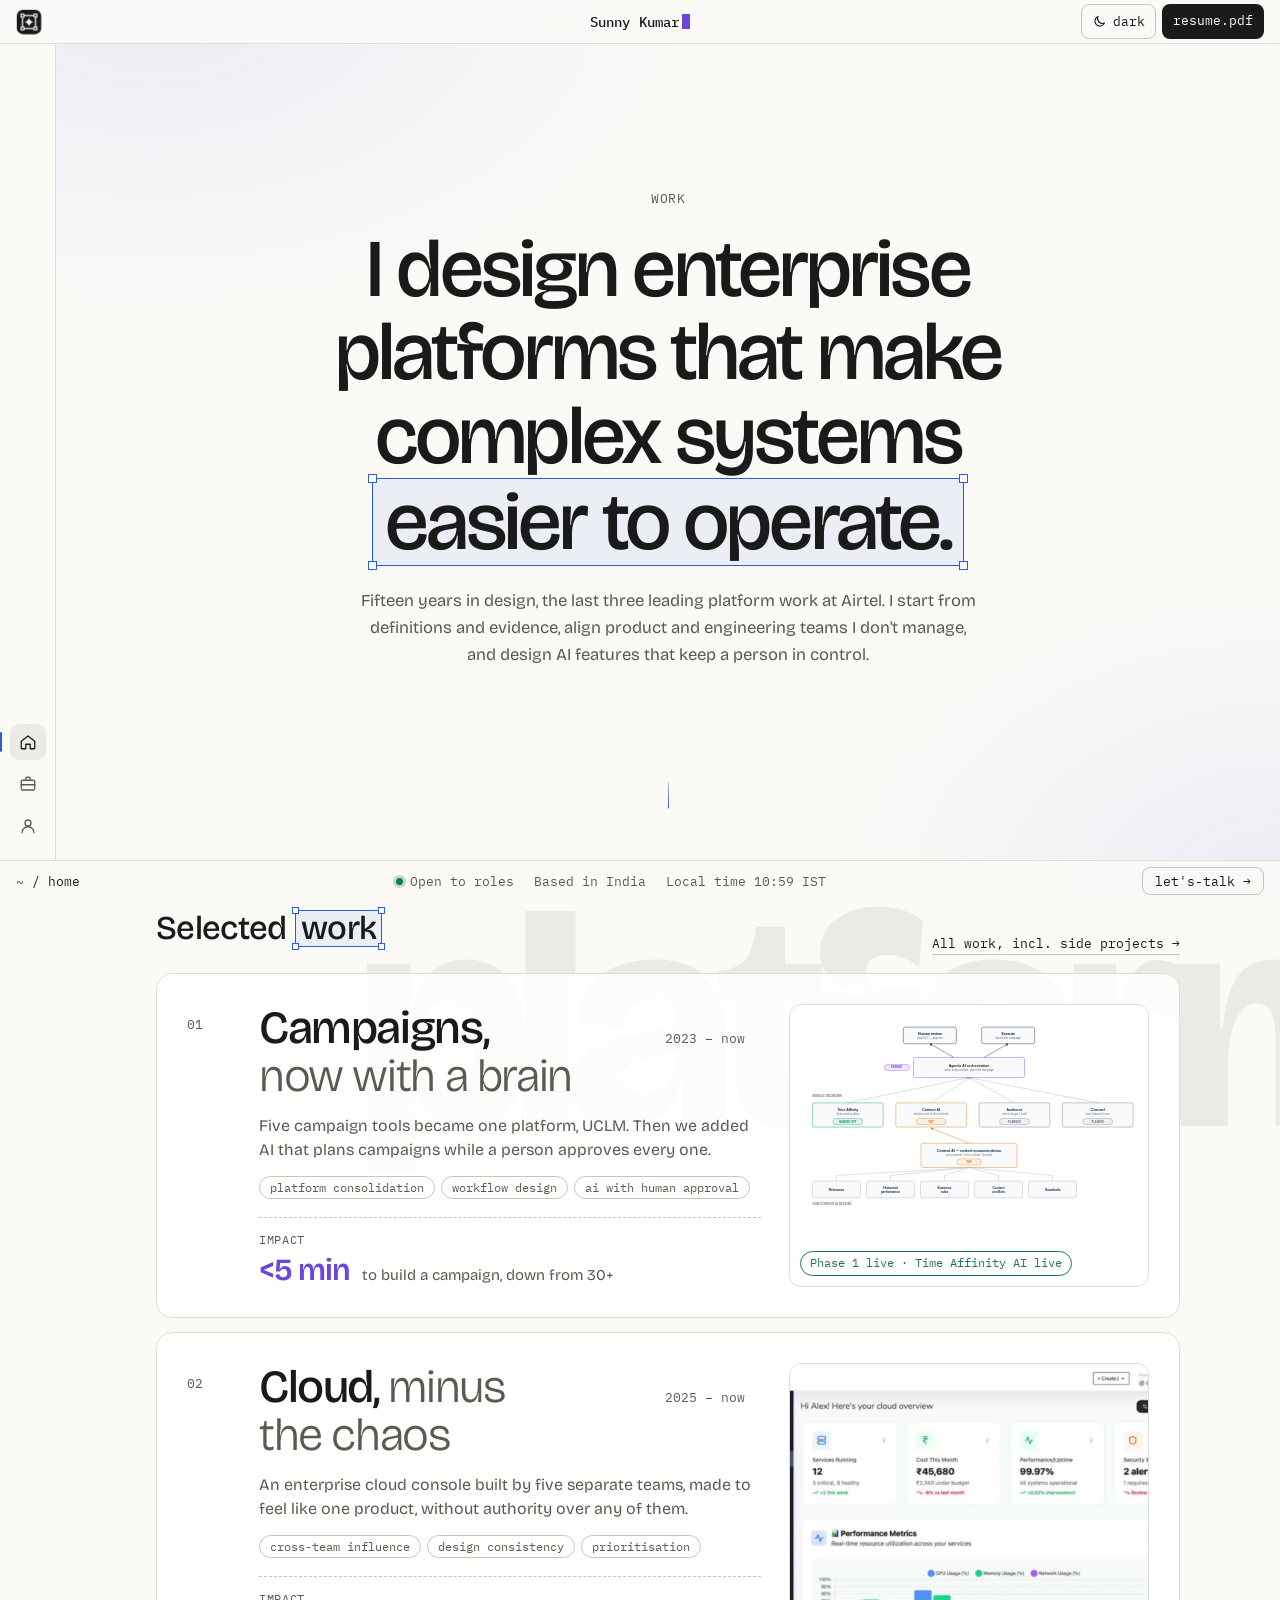
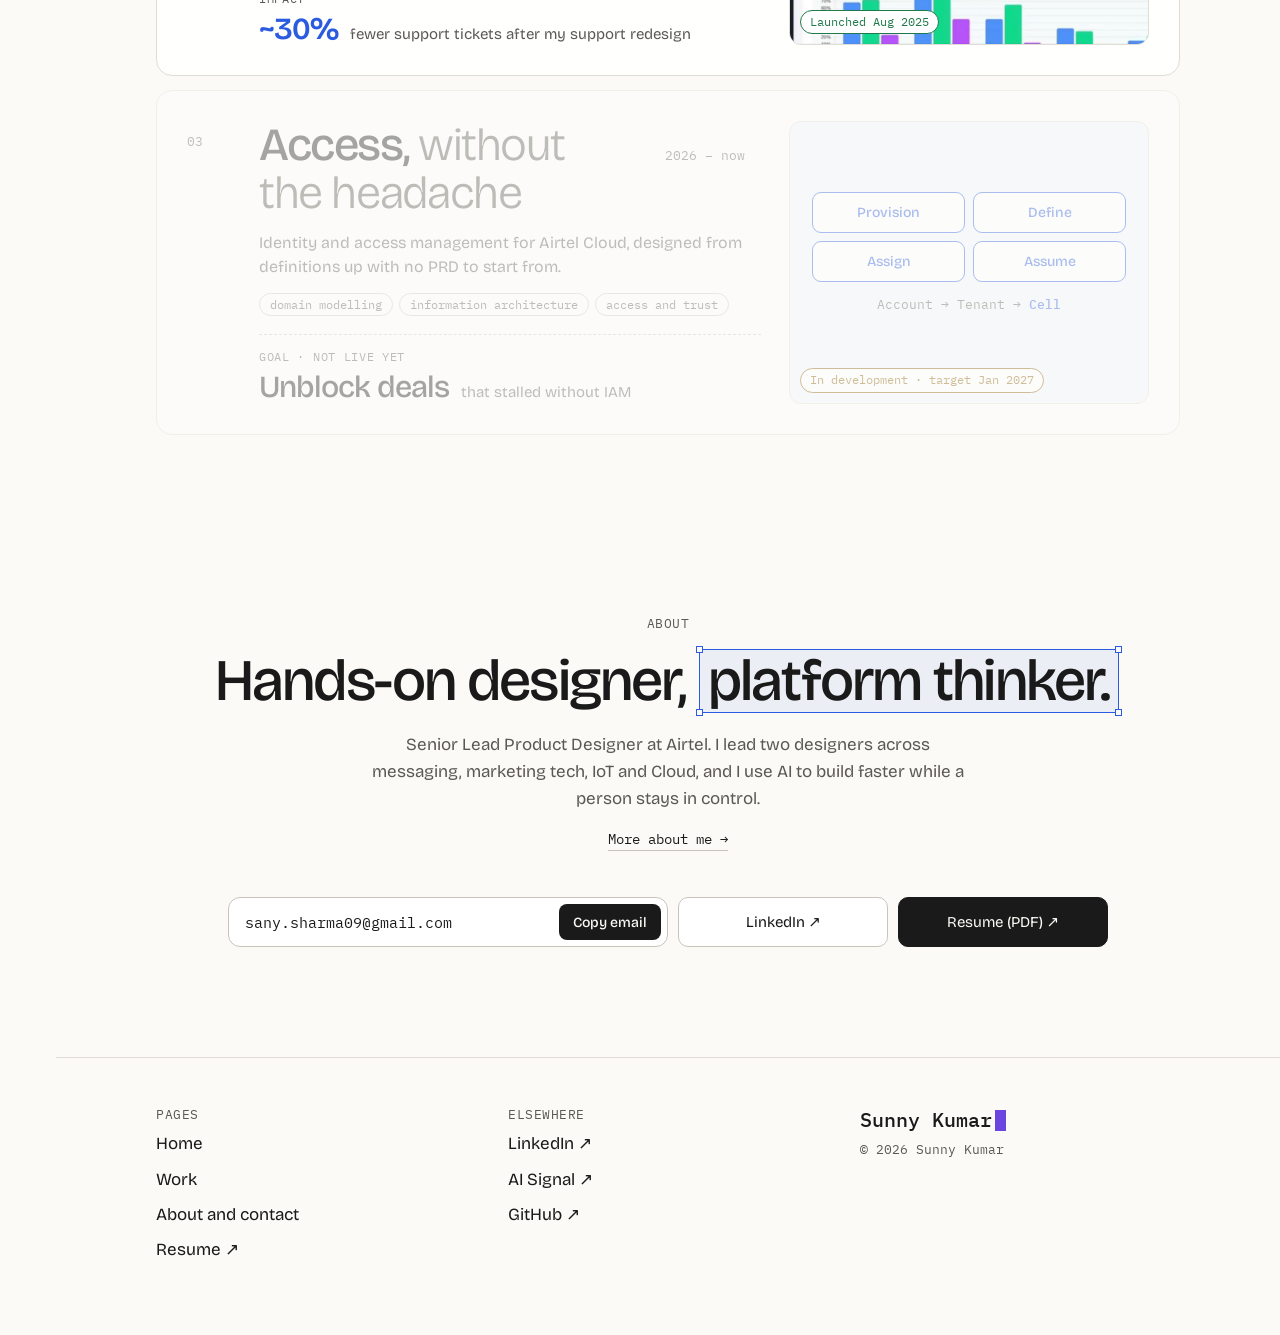
==== commit 16c4fa96: "Cloud timeline: Aug 2025 – ongoing Co-Authored-By: Claude Opus 5.5 <noreply@anthropic.com> Claude-Se" ====
--- a/index.html
+++ b/index.html
@@ -347,7 +347,7 @@
 <li><a class="row" data-hue="teal" href="work/cloud-platform.html">
           <span class="num">02</span>
           <span class="row-main">
-            <span class="row-top"><span class="row-title">Cloud, <em>minus the chaos</em></span><span class="yr">2025 – 2026 <span class="arrow" aria-hidden="true">↗</span></span></span>
+            <span class="row-top"><span class="row-title">Cloud, <em>minus the chaos</em></span><span class="yr">2025 – now <span class="arrow" aria-hidden="true">↗</span></span></span>
             <span class="row-sub">An enterprise cloud console built by five separate teams, made to feel like one product, without authority over any of them.</span>
             <span class="tags"><span>cross-team influence</span><span>design consistency</span><span>prioritisation</span></span>
             <span class="impact" aria-label="Impact"><span class="k">Impact</span>
@@ -412,7 +412,7 @@
 <li><a class="row" data-hue="teal" href="work/cloud-platform.html">
           <span class="num">02</span>
           <span class="row-main">
-            <span class="row-top"><span class="row-title">Cloud, <em>minus the chaos</em></span><span class="yr">2025 – 2026 <span class="arrow" aria-hidden="true">↗</span></span></span>
+            <span class="row-top"><span class="row-title">Cloud, <em>minus the chaos</em></span><span class="yr">2025 – now <span class="arrow" aria-hidden="true">↗</span></span></span>
             <span class="row-sub">An enterprise cloud console built by five separate teams, made to feel like one product, without authority over any of them.</span>
             <span class="tags"><span>cross-team influence</span><span>design consistency</span><span>prioritisation</span></span>
             <span class="impact" aria-label="Impact"><span class="k">Impact</span>
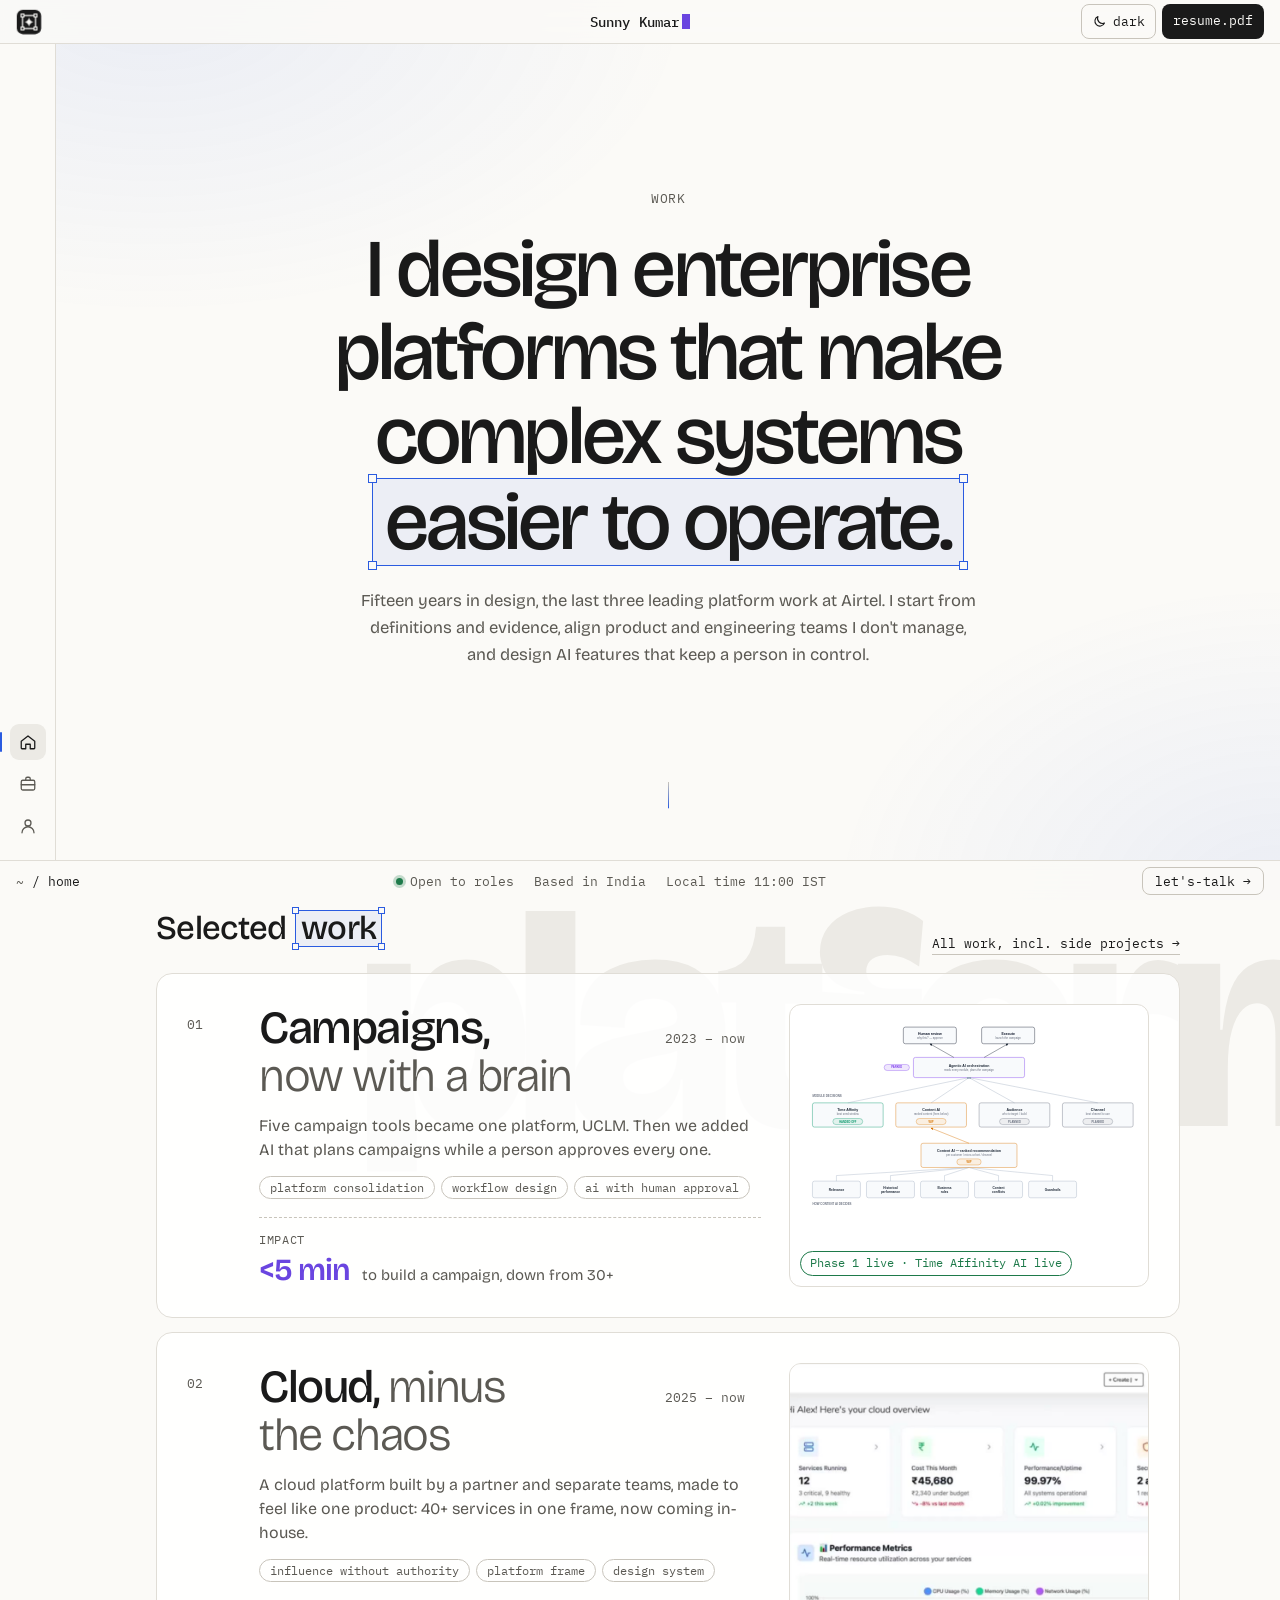
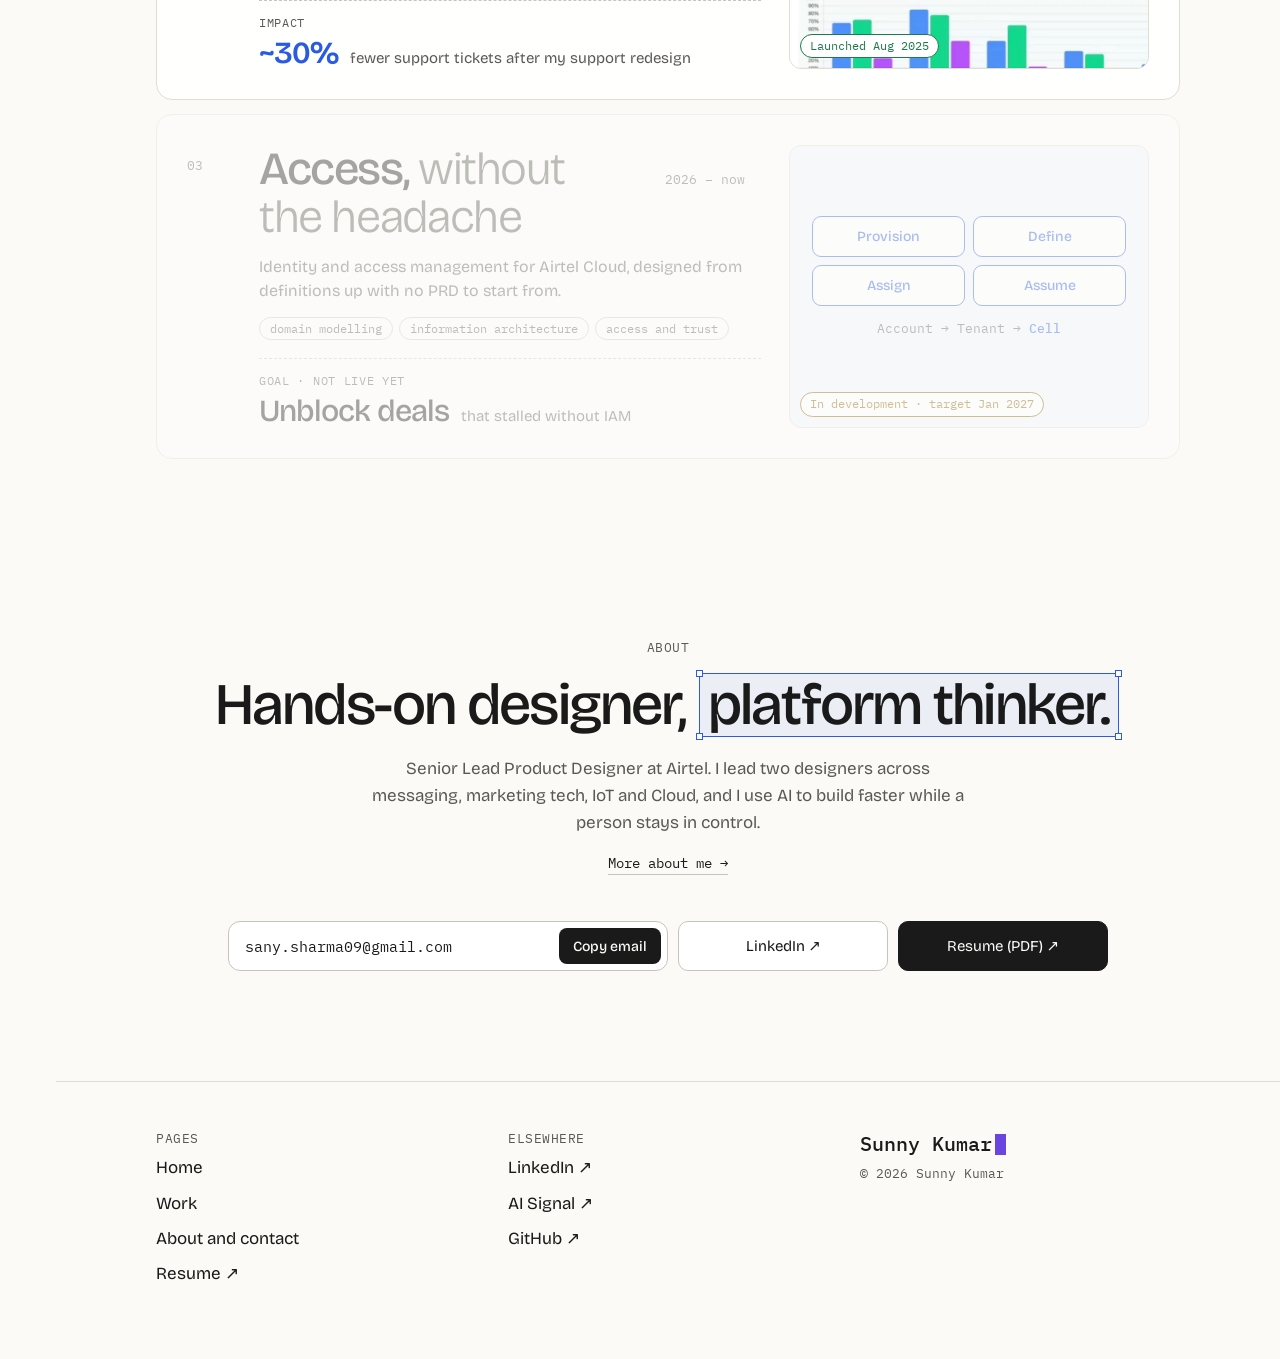
==== commit 07507441: "Cloud: four-act story (inherit, influence, unify, own), role-by-tool table, unify-the-frame decision" ====
--- a/index.html
+++ b/index.html
@@ -348,8 +348,8 @@
           <span class="num">02</span>
           <span class="row-main">
             <span class="row-top"><span class="row-title">Cloud, <em>minus the chaos</em></span><span class="yr">2025 – now <span class="arrow" aria-hidden="true">↗</span></span></span>
-            <span class="row-sub">An enterprise cloud console built by five separate teams, made to feel like one product, without authority over any of them.</span>
-            <span class="tags"><span>cross-team influence</span><span>design consistency</span><span>prioritisation</span></span>
+            <span class="row-sub">A cloud platform built by a partner and separate teams, made to feel like one product: 40+ services in one frame, now coming in-house.</span>
+            <span class="tags"><span>influence without authority</span><span>platform frame</span><span>design system</span></span>
             <span class="impact" aria-label="Impact"><span class="k">Impact</span>
               <span class="m"><b>~30%</b><i>fewer support tickets after my support redesign</i></span>
             </span>
@@ -413,8 +413,8 @@
           <span class="num">02</span>
           <span class="row-main">
             <span class="row-top"><span class="row-title">Cloud, <em>minus the chaos</em></span><span class="yr">2025 – now <span class="arrow" aria-hidden="true">↗</span></span></span>
-            <span class="row-sub">An enterprise cloud console built by five separate teams, made to feel like one product, without authority over any of them.</span>
-            <span class="tags"><span>cross-team influence</span><span>design consistency</span><span>prioritisation</span></span>
+            <span class="row-sub">A cloud platform built by a partner and separate teams, made to feel like one product: 40+ services in one frame, now coming in-house.</span>
+            <span class="tags"><span>influence without authority</span><span>platform frame</span><span>design system</span></span>
             <span class="impact" aria-label="Impact"><span class="k">Impact</span>
               <span class="m"><b>~30%</b><i>fewer support tickets after my support redesign</i></span>
             </span>
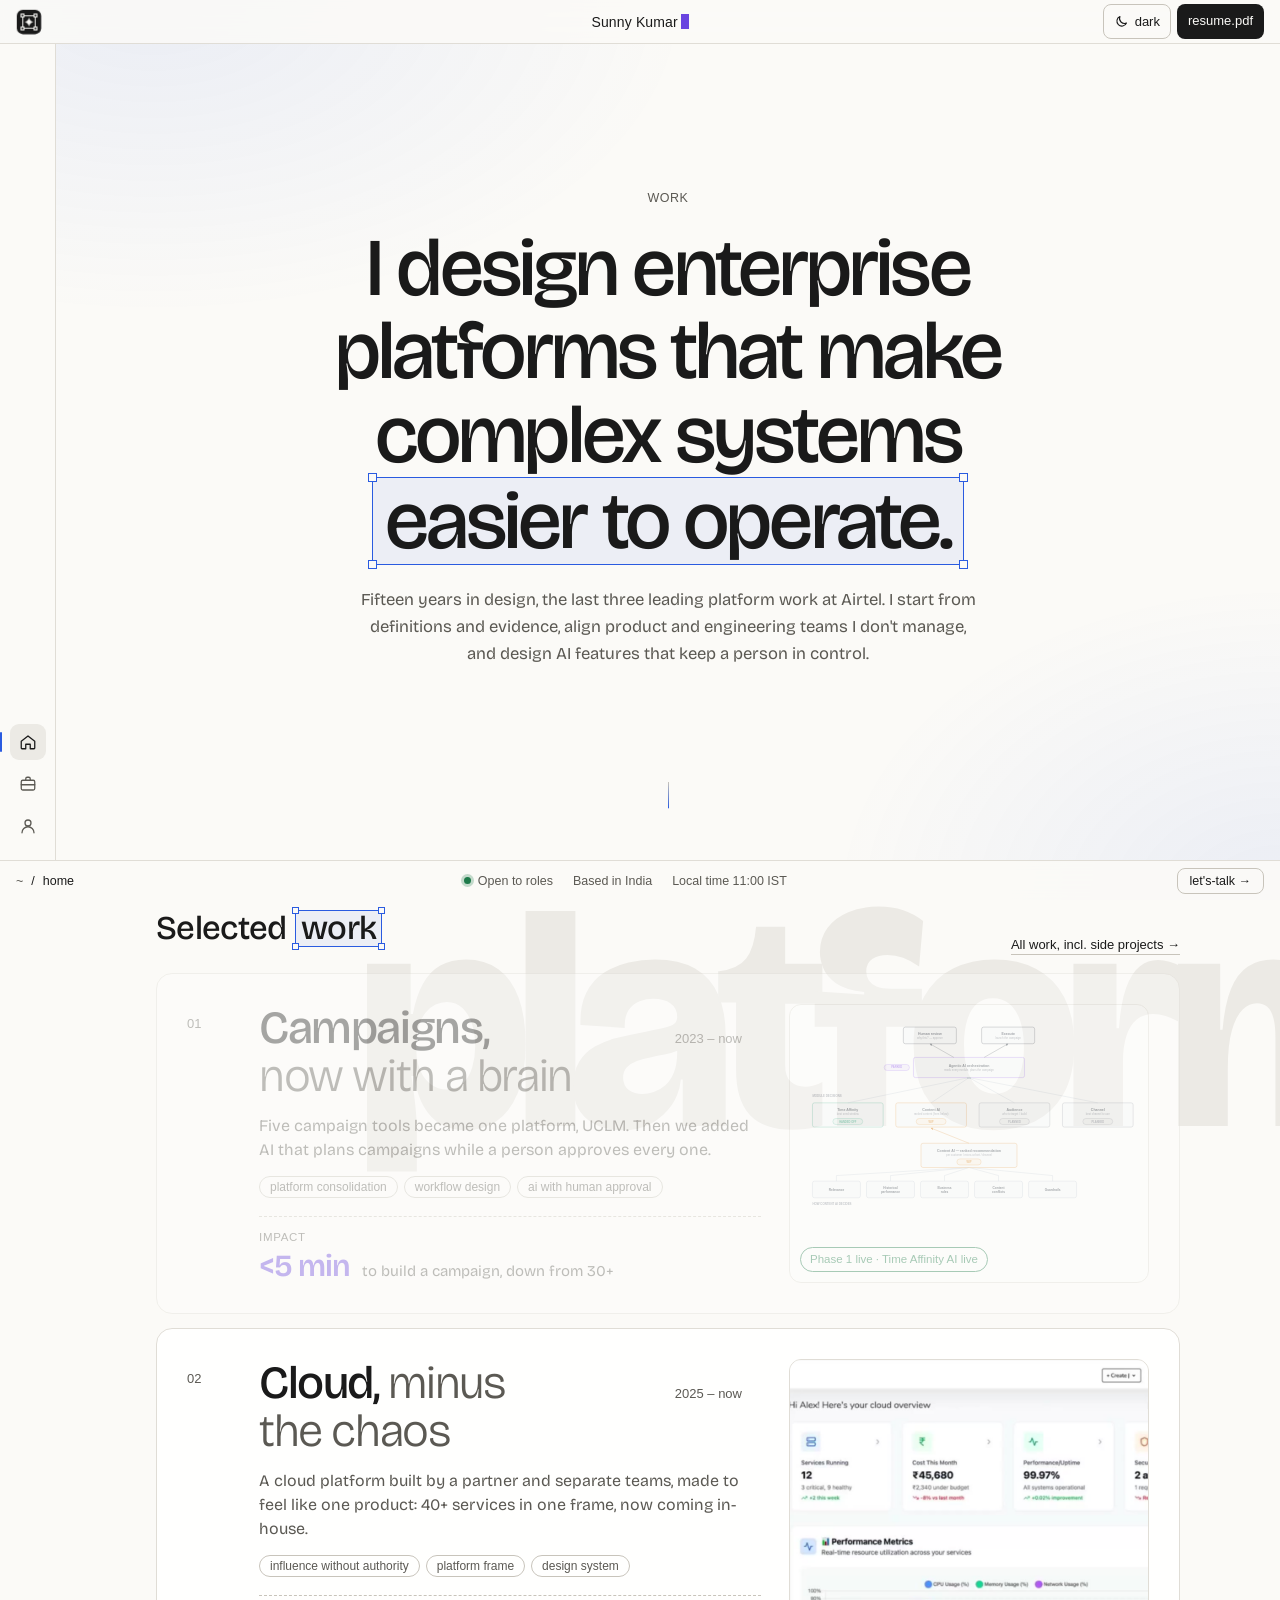
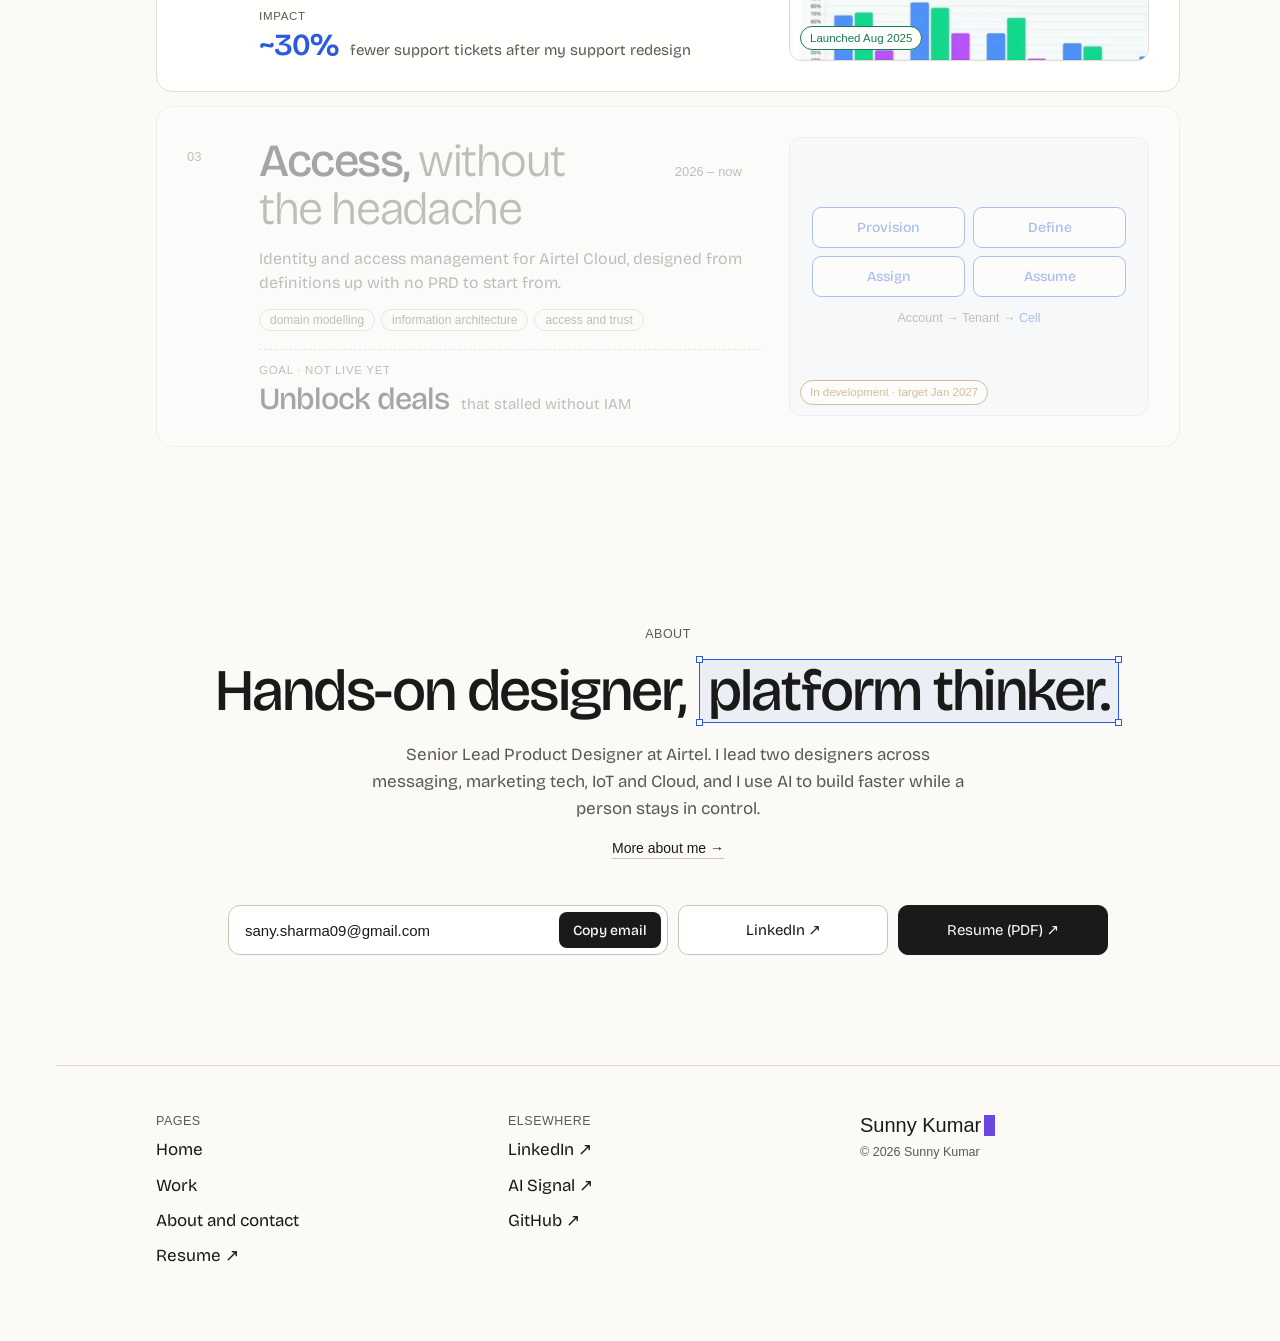
==== commit 5d8aa91c: "Swap IBM Plex Mono for Helvetica Neue across the site Co-Authored-By: Claude Opus 5.5 <noreply@anthr" ====
--- a/index.html
+++ b/index.html
@@ -16,11 +16,11 @@
 <link rel="icon" type="image/svg+xml" href="data:image/svg+xml,%3Csvg%20xmlns%3D%22http%3A//www.w3.org/2000/svg%22%20viewBox%3D%220%200%2064%2064%22%3E%0A%20%20%3Cstyle%3E%0A%20%20%20%20.tile%20%7B%20fill%3A%20%231A1A1A%3B%20%7D%0A%20%20%20%20.inner%20%7B%20fill%3A%20%23FBFAF7%3B%20%7D%0A%20%20%20%20.line%20%7B%20fill%3A%20none%3B%20stroke%3A%20%23FBFAF7%3B%20stroke-width%3A%203%3B%20%7D%0A%20%20%20%20.handle%20%7B%20fill%3A%20%231A1A1A%3B%20stroke%3A%20%23FBFAF7%3B%20stroke-width%3A%202.6%3B%20%7D%0A%20%20%20%20%40media%20%28prefers-color-scheme%3A%20dark%29%20%7B%0A%20%20%20%20%20%20.tile%2C%20.handle%20%7B%20fill%3A%20%23FBFAF7%3B%20%7D%0A%20%20%20%20%20%20.inner%20%7B%20fill%3A%20%231A1A1A%3B%20%7D%0A%20%20%20%20%20%20.line%2C%20.handle%20%7B%20stroke%3A%20%231A1A1A%3B%20%7D%0A%20%20%20%20%7D%0A%20%20%3C/style%3E%0A%20%20%3Crect%20class%3D%22tile%22%20x%3D%222%22%20y%3D%222%22%20width%3D%2260%22%20height%3D%2260%22%20rx%3D%2215%22/%3E%0A%20%20%3Crect%20class%3D%22line%22%20x%3D%2216%22%20y%3D%2216%22%20width%3D%2232%22%20height%3D%2232%22/%3E%0A%20%20%3Crect%20class%3D%22handle%22%20x%3D%2212.5%22%20y%3D%2212.5%22%20width%3D%227%22%20height%3D%227%22/%3E%0A%20%20%3Crect%20class%3D%22handle%22%20x%3D%2244.5%22%20y%3D%2212.5%22%20width%3D%227%22%20height%3D%227%22/%3E%0A%20%20%3Crect%20class%3D%22handle%22%20x%3D%2244.5%22%20y%3D%2244.5%22%20width%3D%227%22%20height%3D%227%22/%3E%0A%20%20%3Crect%20class%3D%22handle%22%20x%3D%2212.5%22%20y%3D%2244.5%22%20width%3D%227%22%20height%3D%227%22/%3E%0A%20%20%3Cpath%20class%3D%22inner%22%20d%3D%22M32%2021%20Q34%2030%2043%2032%20Q34%2034%2032%2043%20Q30%2034%2021%2032%20Q30%2030%2032%2021%20Z%22/%3E%0A%3C/svg%3E">
 <link rel="preconnect" href="https://fonts.googleapis.com">
 <link rel="preconnect" href="https://fonts.gstatic.com" crossorigin>
-<link href="https://fonts.googleapis.com/css2?family=Bricolage+Grotesque:opsz,wght@12..96,300..800&family=IBM+Plex+Mono:wght@400;500&display=swap" rel="stylesheet">
+<link href="https://fonts.googleapis.com/css2?family=Bricolage+Grotesque:opsz,wght@12..96,300..800&display=swap" rel="stylesheet">
 <style>
 /* Theme: "cursor to prompt". The logo's selection box (cursor, direct manipulation) around an AI spark (prompt).
    Colour: logo ink + paper, a selection blue for cursor moments, a violet for prompt / AI moments.
-   Type: Bricolage Grotesque for display and text, IBM Plex Mono for console and prompt details.
+   Type: Bricolage Grotesque for display and text, Helvetica Neue for console and prompt details.
    Layout: an enterprise-console frame (title bar, icon rail, status bar) around
    three hash-routed pages — home (hero, selected work, collaboration), work (case studies + side projects), about (story, CV, contact). */
 :root{
@@ -30,7 +30,7 @@
   --live:#1E7A4A; --wip:#8A5A00;
   --glow:rgba(42,91,224,.08);
   --sans:'Bricolage Grotesque',system-ui,-apple-system,'Segoe UI',sans-serif;
-  --mono:'IBM Plex Mono',ui-monospace,'SFMono-Regular',Menlo,monospace;
+  --mono:'Helvetica Neue', Helvetica, Arial, sans-serif;
   --bar:44px; --rail:56px; --status:40px;
 }
 @media (prefers-color-scheme:dark){:root:not([data-theme="light"]){
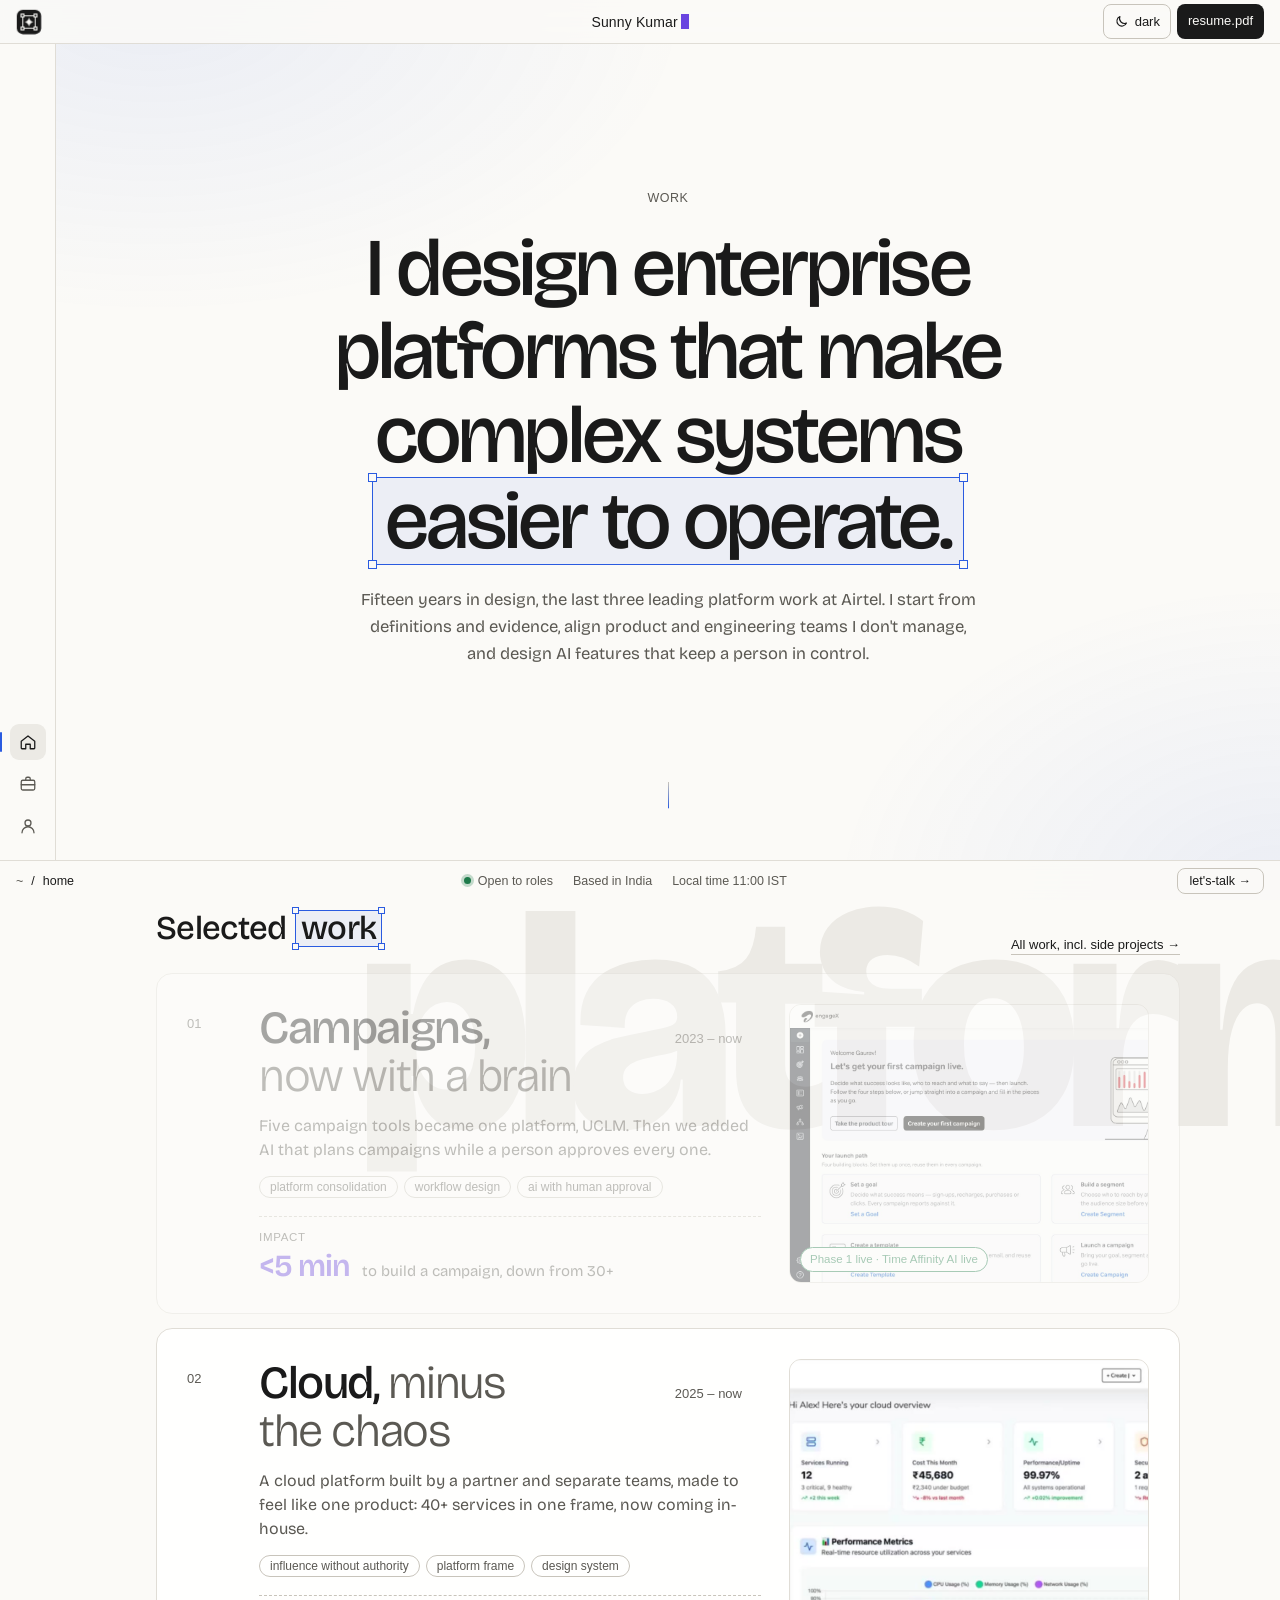
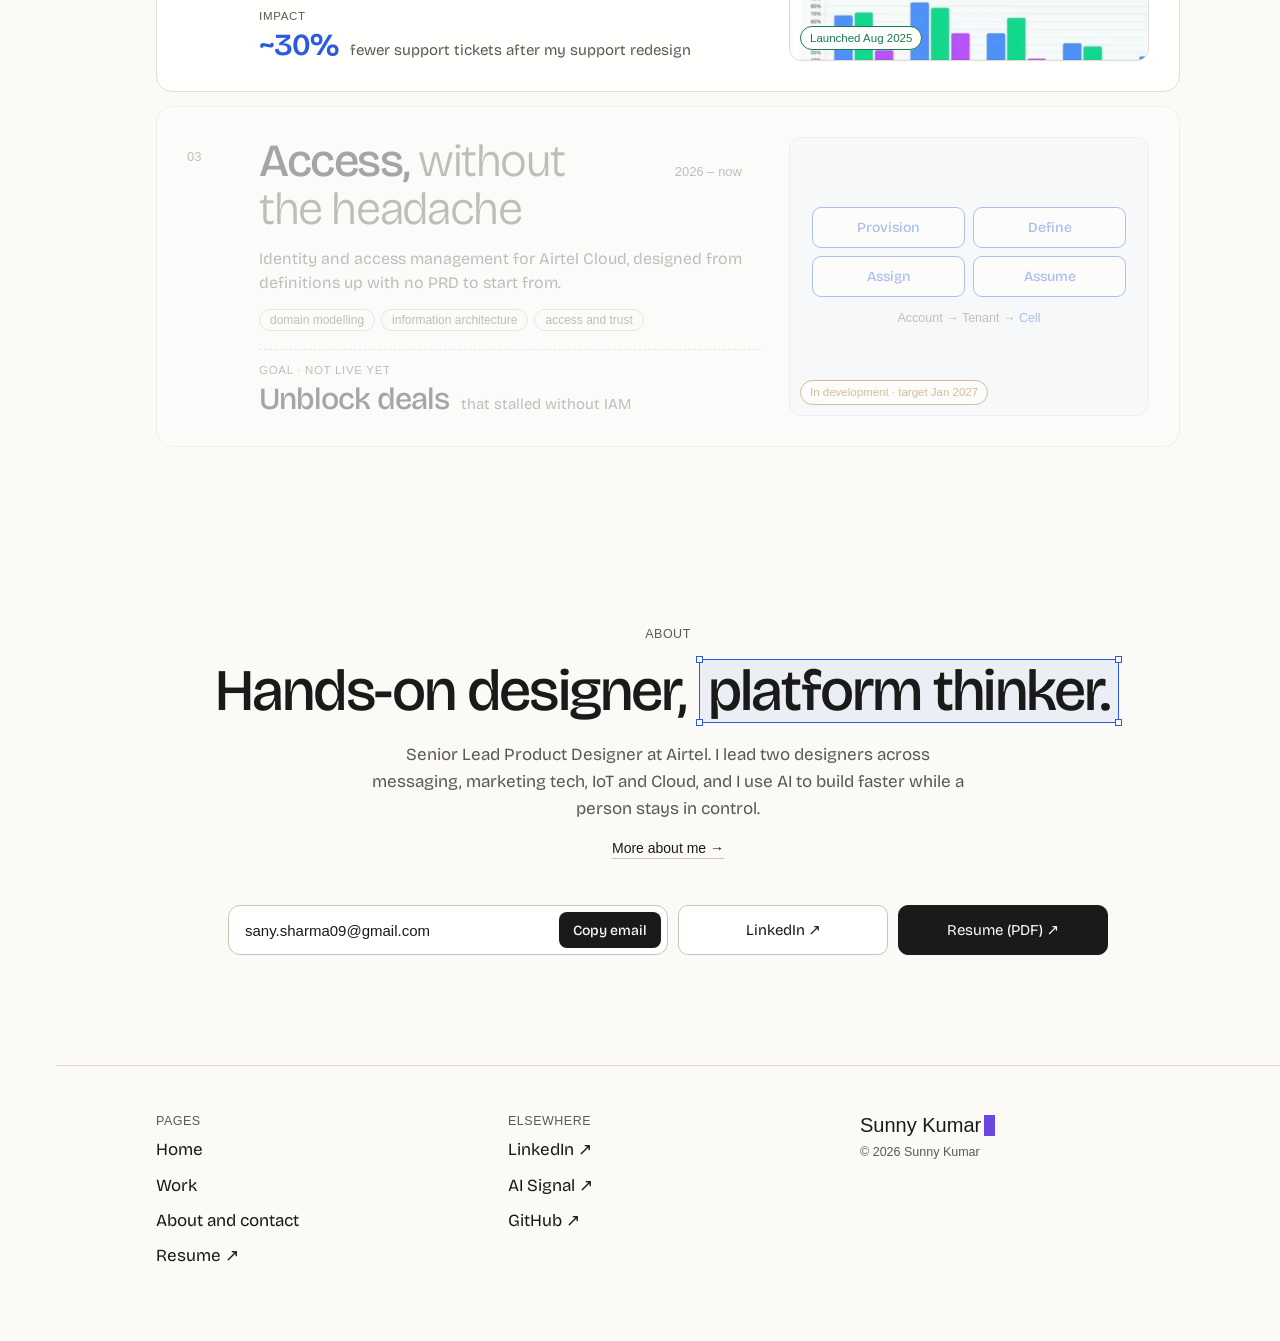
==== commit 622d80cc: "Home/Work: EngageX home screen as the Campaigns card image Co-Authored-By: Claude Opus 5.5 <noreply@" ====
--- a/index.html
+++ b/index.html
@@ -342,7 +342,7 @@
               <span class="m"><b>&lt;5 min</b><i>to build a campaign, down from 30+</i></span>
             </span>
           </span>
-          <span class="media"><span class="shot light"><img src="images/campaign/model-convergence.svg" alt="Diagram: the AI modules feed one campaign plan that a person reviews" loading="lazy"><span class="st on-shot live">Phase 1 live · Time Affinity AI live</span></span></span>
+          <span class="media"><span class="shot"><img style="object-position:left top" src="images/campaign/engagex-home.jpg" alt="EngageX home: welcome banner and the four-step launch path — set a goal, build a segment, create a template, launch a campaign" loading="lazy"><span class="st on-shot live">Phase 1 live · Time Affinity AI live</span></span></span>
         </a></li>
 <li><a class="row" data-hue="teal" href="work/cloud-platform.html">
           <span class="num">02</span>
@@ -407,7 +407,7 @@
               <span class="m"><b>&lt;5 min</b><i>to build a campaign, down from 30+</i></span>
             </span>
           </span>
-          <span class="media"><span class="shot light"><img src="images/campaign/model-convergence.svg" alt="Diagram: the AI modules feed one campaign plan that a person reviews" loading="lazy"><span class="st on-shot live">Phase 1 live · Time Affinity AI live</span></span></span>
+          <span class="media"><span class="shot"><img style="object-position:left top" src="images/campaign/engagex-home.jpg" alt="EngageX home: welcome banner and the four-step launch path — set a goal, build a segment, create a template, launch a campaign" loading="lazy"><span class="st on-shot live">Phase 1 live · Time Affinity AI live</span></span></span>
         </a></li>
 <li><a class="row" data-hue="teal" href="work/cloud-platform.html">
           <span class="num">02</span>
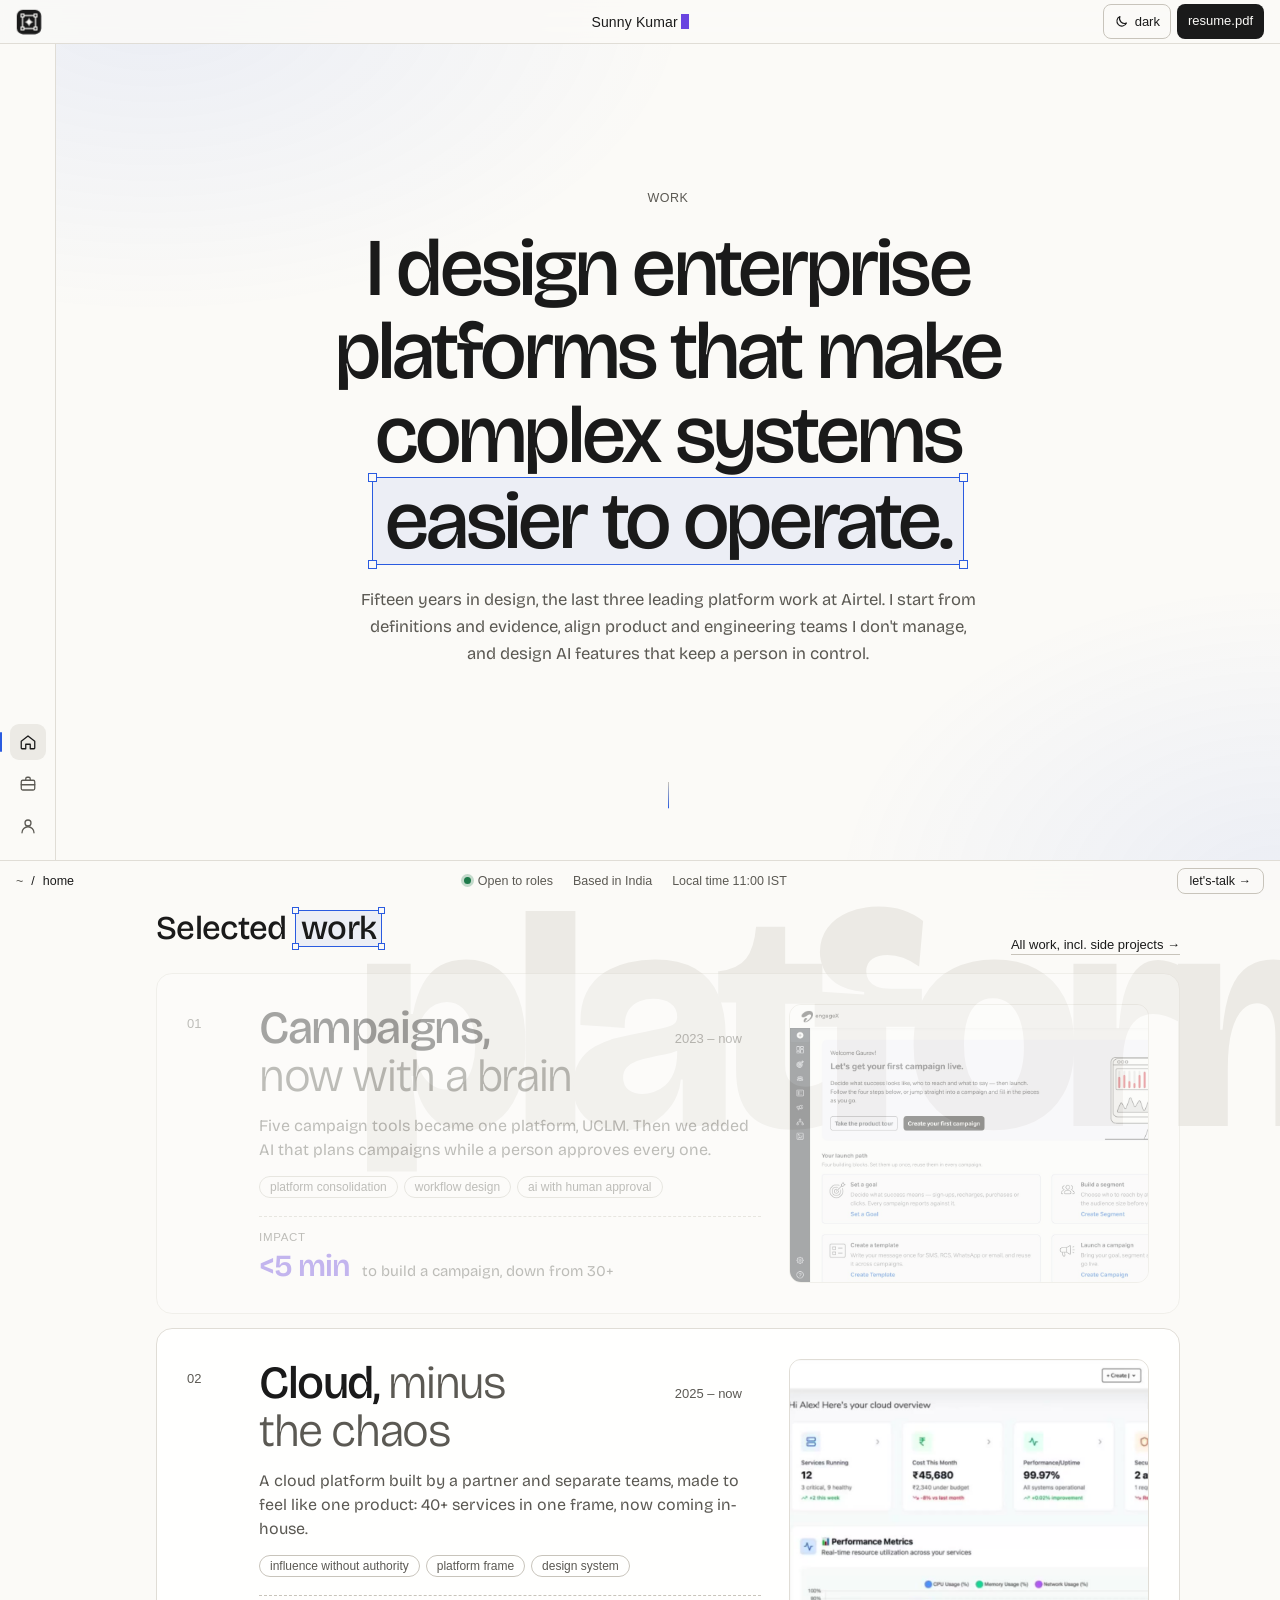
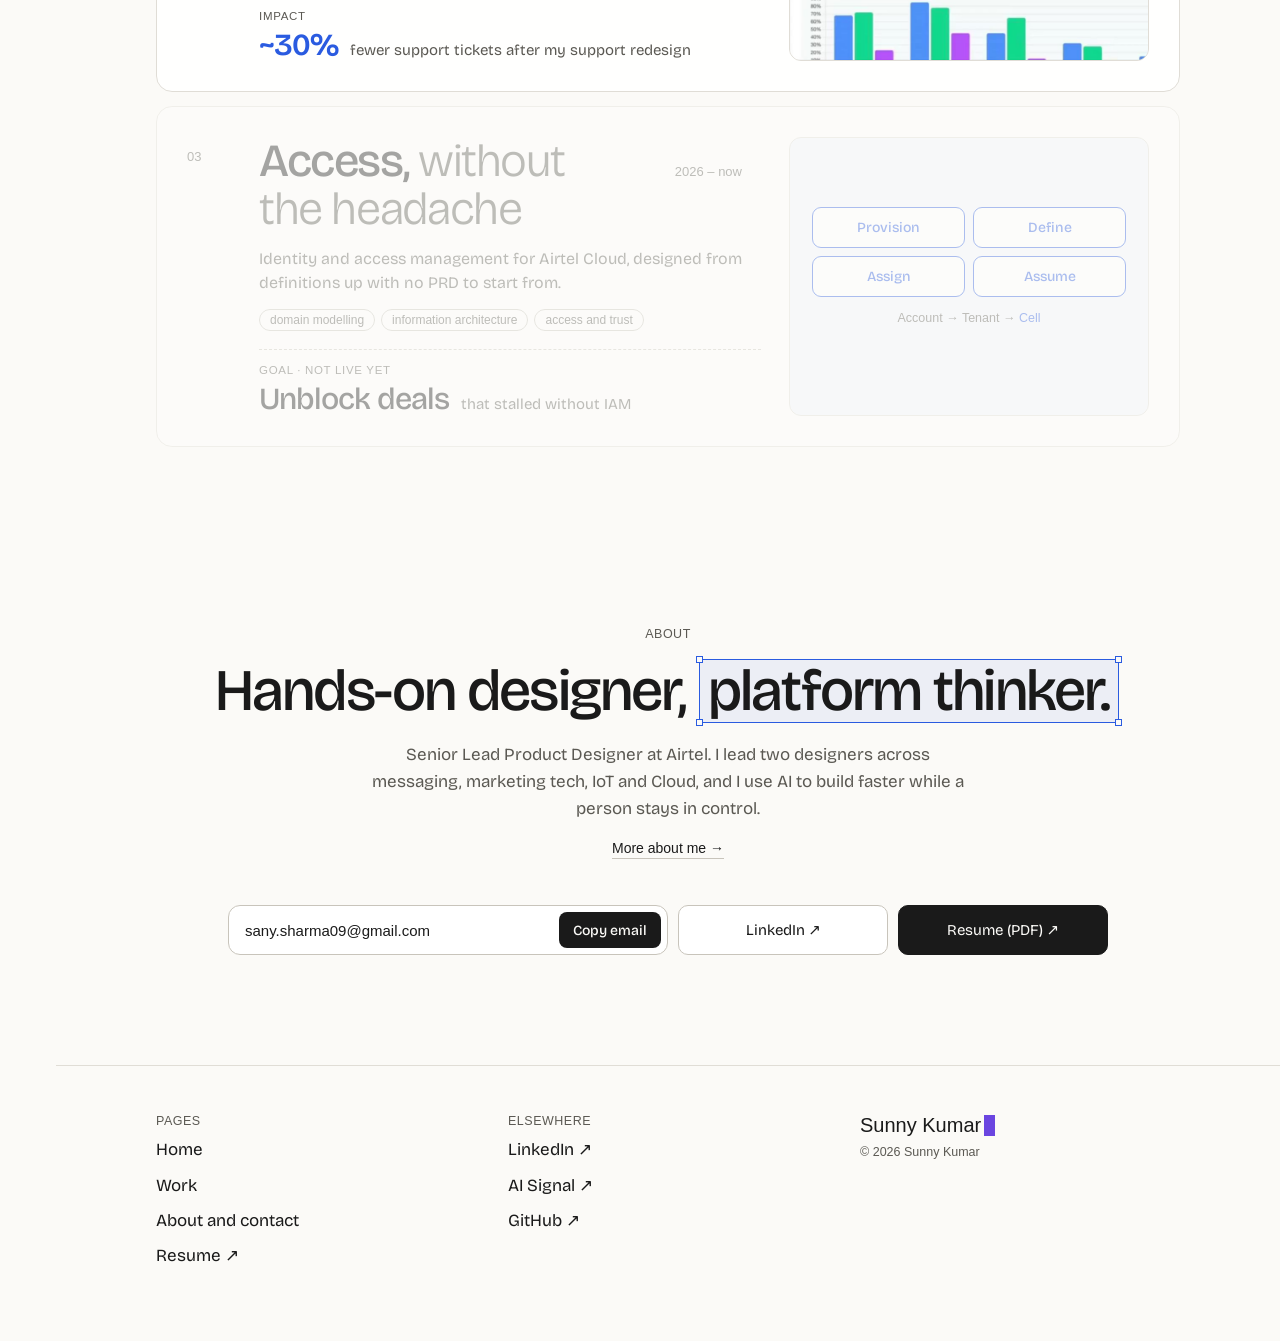
==== commit be36af64: "Home/Work: remove status capsules from card images Co-Authored-By: Claude Opus 5.5 <noreply@anthropi" ====
--- a/index.html
+++ b/index.html
@@ -342,7 +342,7 @@
               <span class="m"><b>&lt;5 min</b><i>to build a campaign, down from 30+</i></span>
             </span>
           </span>
-          <span class="media"><span class="shot"><img style="object-position:left top" src="images/campaign/engagex-home.jpg" alt="EngageX home: welcome banner and the four-step launch path — set a goal, build a segment, create a template, launch a campaign" loading="lazy"><span class="st on-shot live">Phase 1 live · Time Affinity AI live</span></span></span>
+          <span class="media"><span class="shot"><img style="object-position:left top" src="images/campaign/engagex-home.jpg" alt="EngageX home: welcome banner and the four-step launch path — set a goal, build a segment, create a template, launch a campaign" loading="lazy"></span></span>
         </a></li>
 <li><a class="row" data-hue="teal" href="work/cloud-platform.html">
           <span class="num">02</span>
@@ -354,7 +354,7 @@
               <span class="m"><b>~30%</b><i>fewer support tickets after my support redesign</i></span>
             </span>
           </span>
-          <span class="media"><span class="shot"><img src="images/cloud/hero-poster.jpg" alt="Proposed Airtel Cloud overview dashboard" loading="lazy"><span class="st on-shot live">Launched Aug 2025</span></span></span>
+          <span class="media"><span class="shot"><img src="images/cloud/hero-poster.jpg" alt="Proposed Airtel Cloud overview dashboard" loading="lazy"></span></span>
         </a></li>
 <li><a class="row" data-hue="blue" href="work/identity-access.html">
           <span class="num">03</span>
@@ -366,7 +366,7 @@
               <span class="m"><b>Unblock deals</b><i>that stalled without IAM</i></span>
             </span>
           </span>
-          <span class="media"><span class="shot model" role="img" aria-label="The access model: Provision, Define, Assign, Assume; scoped Account to Tenant to Cell"><span class="steps"><span>Provision</span><span>Define</span><span>Assign</span><span>Assume</span></span><span class="scope">Account → Tenant → <b>Cell</b></span><span class="st on-shot wip">In development · target Jan 2027</span></span></span>
+          <span class="media"><span class="shot model" role="img" aria-label="The access model: Provision, Define, Assign, Assume; scoped Account to Tenant to Cell"><span class="steps"><span>Provision</span><span>Define</span><span>Assign</span><span>Assume</span></span><span class="scope">Account → Tenant → <b>Cell</b></span></span></span>
         </a></li>
         </ol>
       </section>
@@ -407,7 +407,7 @@
               <span class="m"><b>&lt;5 min</b><i>to build a campaign, down from 30+</i></span>
             </span>
           </span>
-          <span class="media"><span class="shot"><img style="object-position:left top" src="images/campaign/engagex-home.jpg" alt="EngageX home: welcome banner and the four-step launch path — set a goal, build a segment, create a template, launch a campaign" loading="lazy"><span class="st on-shot live">Phase 1 live · Time Affinity AI live</span></span></span>
+          <span class="media"><span class="shot"><img style="object-position:left top" src="images/campaign/engagex-home.jpg" alt="EngageX home: welcome banner and the four-step launch path — set a goal, build a segment, create a template, launch a campaign" loading="lazy"></span></span>
         </a></li>
 <li><a class="row" data-hue="teal" href="work/cloud-platform.html">
           <span class="num">02</span>
@@ -419,7 +419,7 @@
               <span class="m"><b>~30%</b><i>fewer support tickets after my support redesign</i></span>
             </span>
           </span>
-          <span class="media"><span class="shot"><img src="images/cloud/hero-poster.jpg" alt="Proposed Airtel Cloud overview dashboard" loading="lazy"><span class="st on-shot live">Launched Aug 2025</span></span></span>
+          <span class="media"><span class="shot"><img src="images/cloud/hero-poster.jpg" alt="Proposed Airtel Cloud overview dashboard" loading="lazy"></span></span>
         </a></li>
 <li><a class="row" data-hue="blue" href="work/identity-access.html">
           <span class="num">03</span>
@@ -431,7 +431,7 @@
               <span class="m"><b>Unblock deals</b><i>that stalled without IAM</i></span>
             </span>
           </span>
-          <span class="media"><span class="shot model" role="img" aria-label="The access model: Provision, Define, Assign, Assume; scoped Account to Tenant to Cell"><span class="steps"><span>Provision</span><span>Define</span><span>Assign</span><span>Assume</span></span><span class="scope">Account → Tenant → <b>Cell</b></span><span class="st on-shot wip">In development · target Jan 2027</span></span></span>
+          <span class="media"><span class="shot model" role="img" aria-label="The access model: Provision, Define, Assign, Assume; scoped Account to Tenant to Cell"><span class="steps"><span>Provision</span><span>Define</span><span>Assign</span><span>Assume</span></span><span class="scope">Account → Tenant → <b>Cell</b></span></span></span>
         </a></li>
         </ol>
         <div class="work-head second"><h2 id="h-side">Side <span class="sel">projects<i class="hd tl"></i><i class="hd tr"></i><i class="hd bl"></i><i class="hd br"></i></span></h2><span class="eyebrow">04 — 05</span></div>
@@ -446,7 +446,7 @@
               <span class="m"><b>Daily</b><i>published automatically, ₹0 to run</i></span>
             </span>
           </span>
-          <span class="media"><span class="shot signal" role="img" aria-label="AI Signal masthead"><span class="sig-k">AI SIGNAL · TODAY</span><b>What changed in AI for designers, in five minutes.</b><span class="sig-l"><i></i><i></i><i></i></span><span class="st on-shot live">Live</span></span></span>
+          <span class="media"><span class="shot signal" role="img" aria-label="AI Signal masthead"><span class="sig-k">AI SIGNAL · TODAY</span><b>What changed in AI for designers, in five minutes.</b><span class="sig-l"><i></i><i></i><i></i></span></span></span>
         </a></li>
         <li><article class="row static" data-hue="teal">
           <span class="num">05</span>
@@ -458,7 +458,7 @@
               <span class="m"><b>In use</b><i>by the business and accounts teams</i></span>
             </span>
           </span>
-          <span class="media"><span class="shot mail" role="img" aria-label="Email types the agent writes"><span class="sig-k">EMAIL TYPES</span><span class="chips"><span>Welcome</span><span>Order</span><span>Feature rollout</span><span>Maintenance</span><span>Billing</span><span>Incident</span><span>Password</span><span>New tenant / cell</span><span>Service enabled</span></span><span class="st on-shot live">In use · case study coming</span></span></span>
+          <span class="media"><span class="shot mail" role="img" aria-label="Email types the agent writes"><span class="sig-k">EMAIL TYPES</span><span class="chips"><span>Welcome</span><span>Order</span><span>Feature rollout</span><span>Maintenance</span><span>Billing</span><span>Incident</span><span>Password</span><span>New tenant / cell</span><span>Service enabled</span></span></span></span>
         </article></li>
         </ol>
       </section>
